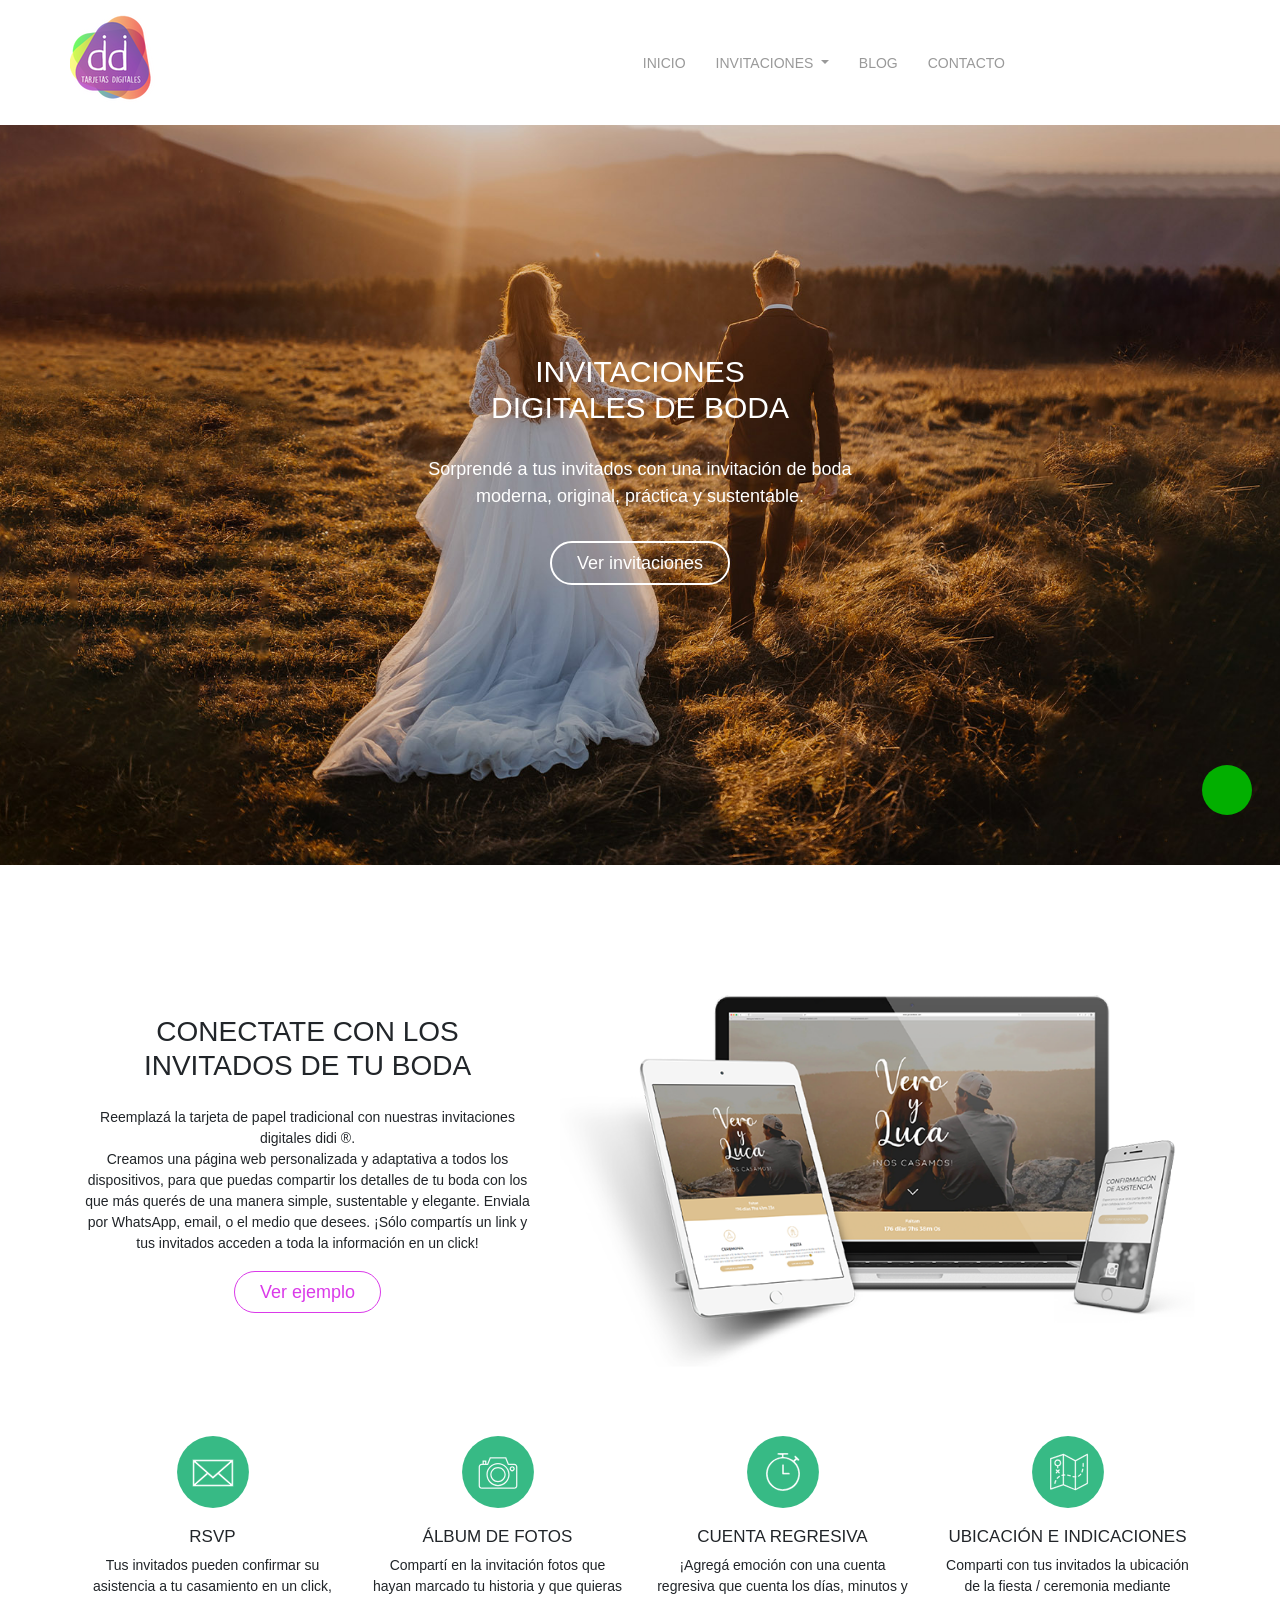
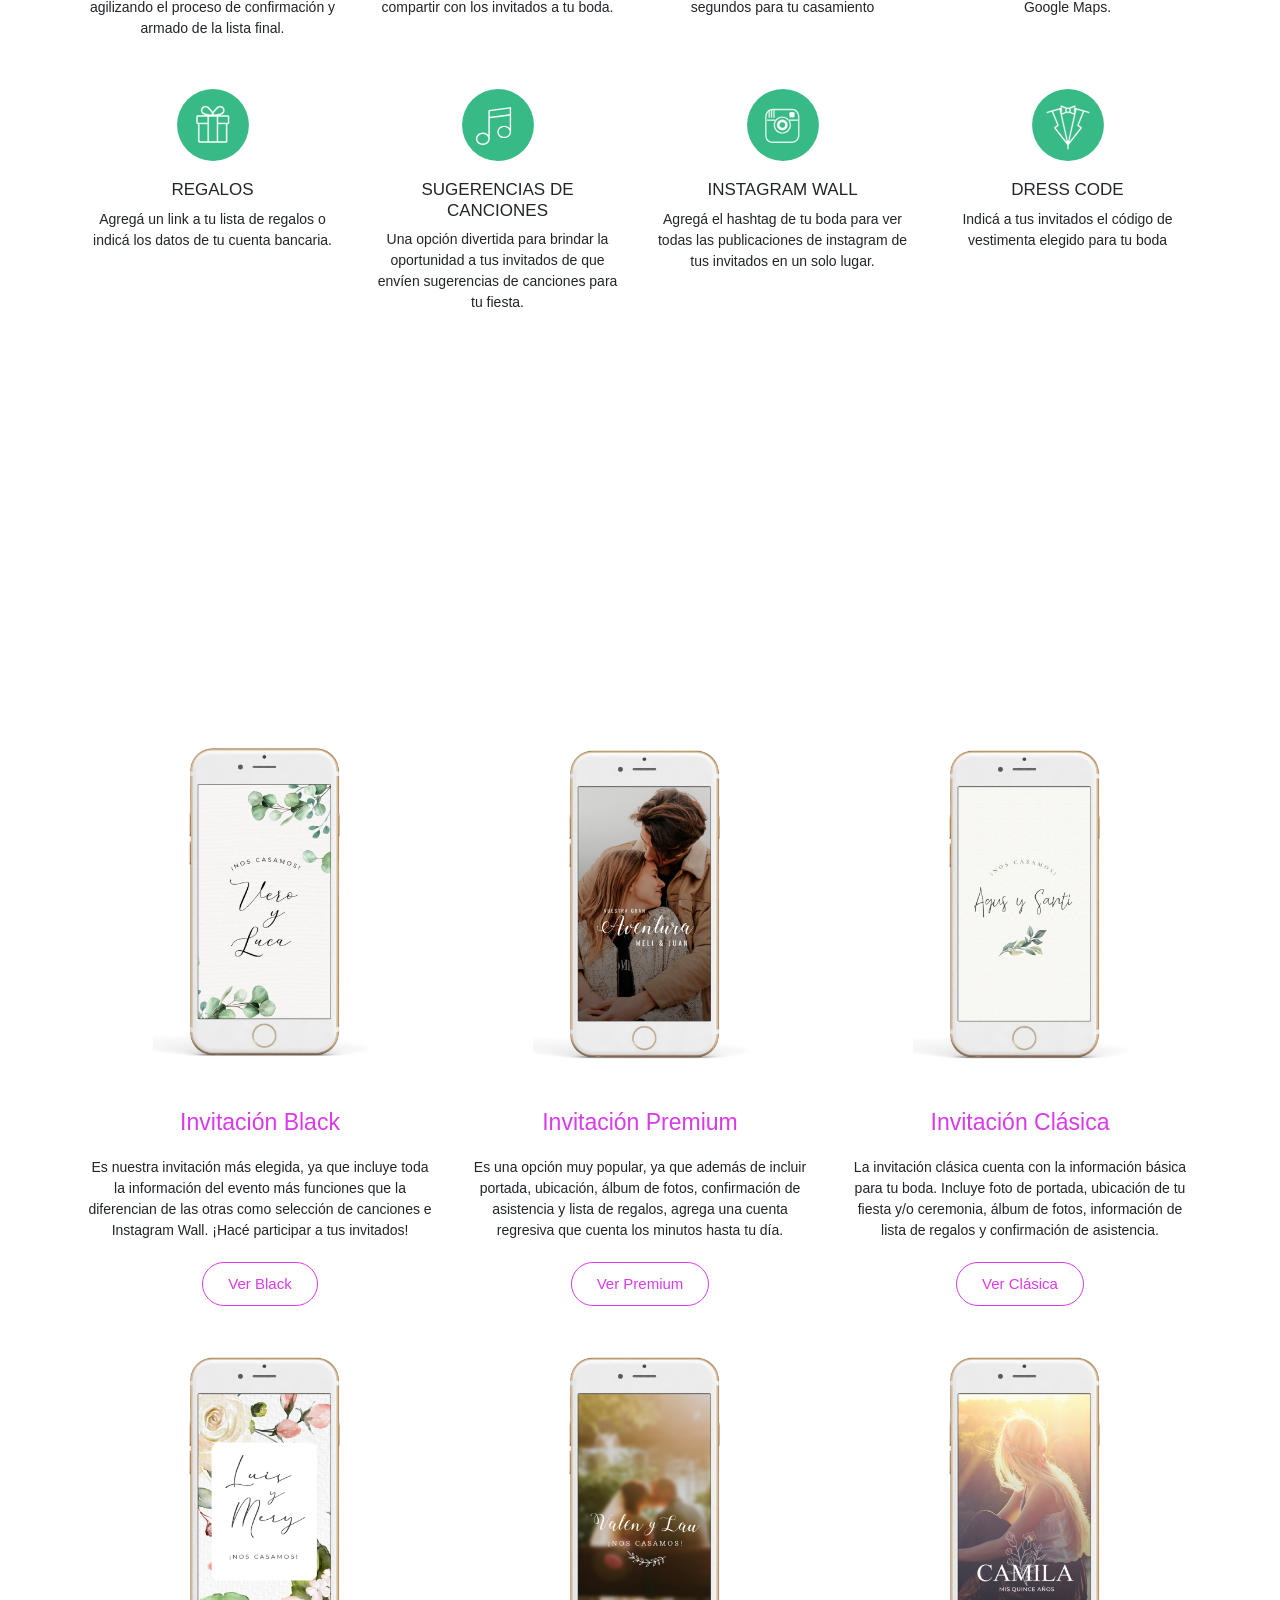
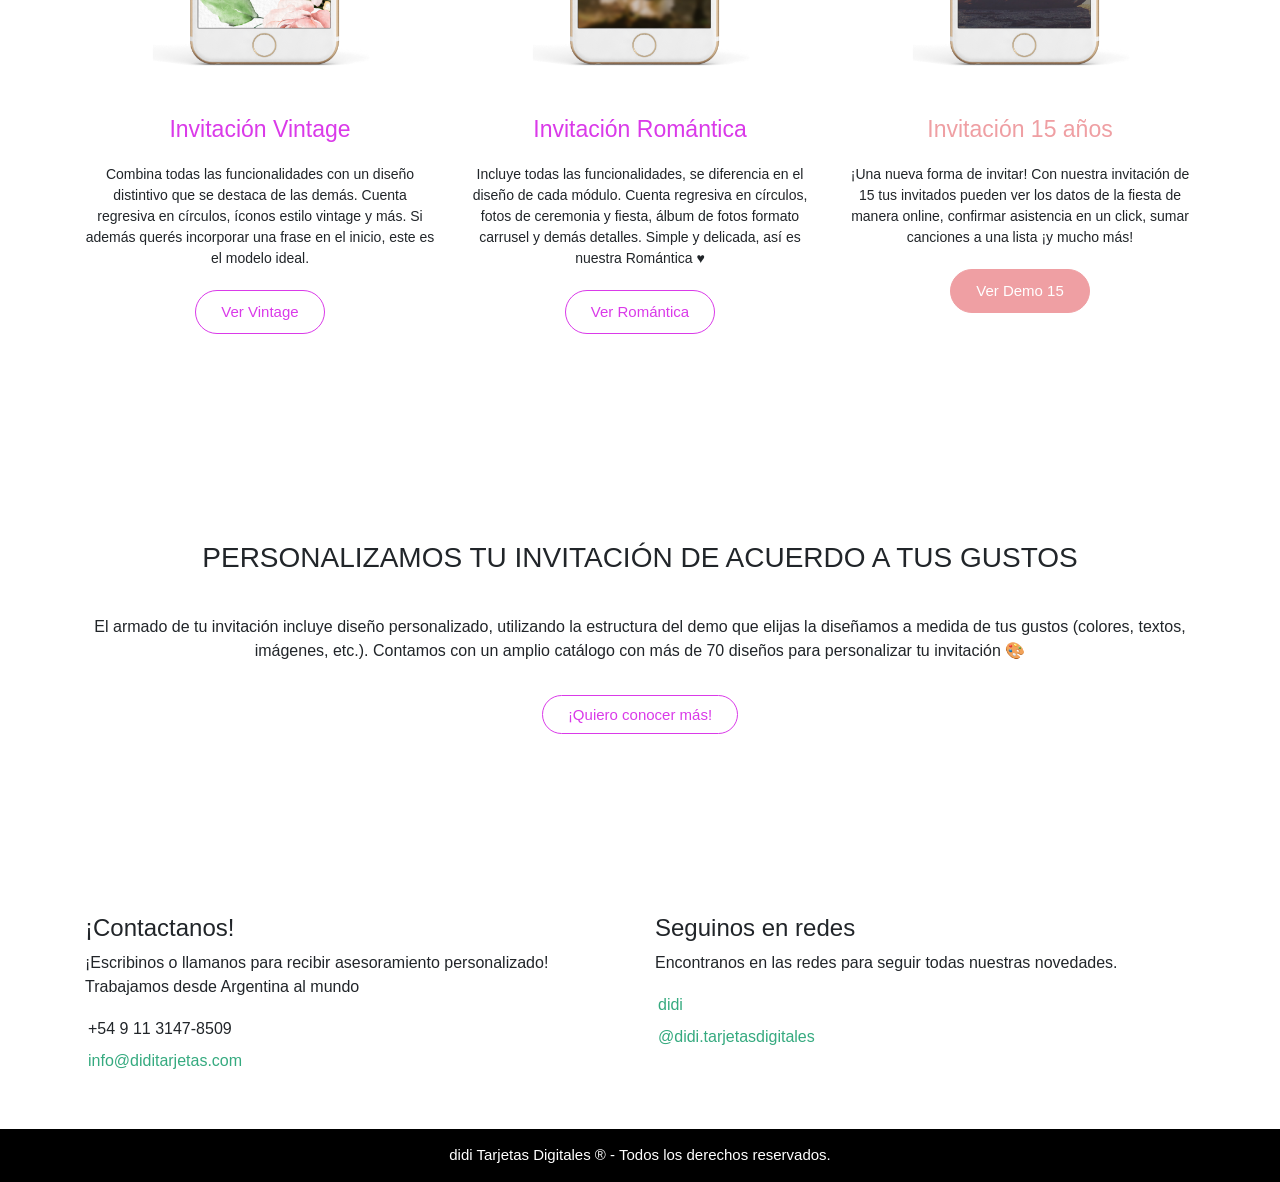
==== index.html @ b1397bc9 "test101" ====
<!DOCTYPE html>
<!-- Made with love by 182-iA-->
<html lang="es">

<head>
    <meta http-equiv="Content-Type" content="text/html; charset=UTF-8">

    <!-- Head -->

    <meta name="viewport" content="width=device-width, initial-scale=1.0">


    <meta name="description" content="DiDi - Home">
    <meta name="keywords" content="DiDi, invitaciones, digitales">

    <title>didi Invitaciones Digitales</title>



    <!-- Listado de css con version dinamica segun modificacion de archivo -->
    <link rel="stylesheet" href="public/css/bootstrap.min.css">
    <link rel="stylesheet" href="public/css/simplePagination.css">
    <link rel="stylesheet" href="public/css/agenda.css">
    <!-- Font -->
    <link href="public/css/css2.css" rel="stylesheet">


    <!-- Font Awesome -->
    <!-- <link href="./css/all.min.css" rel="stylesheet"> -->
    <script src="https://kit.fontawesome.com/73fb1a4ca1.js" crossorigin="anonymous"></script>
</head>

<body>
    <div class="parallax-mirror" style="visibility: hidden; z-index: -100; position: fixed; top: 0px; left: 0px; overflow: hidden; height: 400px; width: 1868px; transform: translate3d(0px, 845.875px, 0px);"><img class="parallax-slider" src="public/css/banner-2.jpg" style="position: absolute; height: 1244px; width: 1868px; max-width: none; transform: translate3d(0px, -831.7px, 0px);"></div>
    <div class="parallax-mirror" style="visibility: hidden; z-index: -100; position: fixed; top: 0px; left: 0px; overflow: hidden; transform: translate3d(0px, 888.688px, 0px); height: 300px; width: 1868px;"><img class="parallax-slider" src="public/css/banner-1.jpg" style="transform: translate3d(0px, -840.95px, 0px); position: absolute; height: 1044px; width: 1868px; max-width: none;"></div>


    <!-- Header -->
    <header class="fixed-top">

        <div class="container">
            <div class="row">



                <!-- Logo -->
                <div class="col-md-3 col-logo">

                    <!-- Logo -->
                    <a href="https://www.diditarjetas.com/">
                        <img src="public/img/logo-portada1.png" alt="Invitaciones Digitales DiDi" title="Invitaciones Digitales DiDi">
                    </a>


                    <!-- Boton par abrir el menu mobile -->
                    <a id="boton-menu-mobile">
                        <i class="fas fa-bars"></i>
                    </a>

                </div>







                <!-- Menu -->
                <div class="col-md-7 col-menu">
                    <ul id="menu" class="menu d-flex flex-column flex-md-row justify-content-end align-items-center">



                        <li><a href="https://www.diditarjetas.com/">Inicio</a></li>
                        <!-- <li><a class="smoth-scroll" href="#invitaciones">Invitaciones</a></li> -->

                        <li class="nav-item dropdown submenu-invitaciones">
                            <a class="dropdown-toggle" href="https://www.diditarjetas.com/#" id="navbarDropdown" role="button" data-toggle="dropdown" aria-haspopup="true" aria-expanded="true">
                 Invitaciones
               </a>
                            <div class="dropdown-menu" aria-labelledby="navbarDropdown">
                                <a class="dropdown-item" href="https://www.www.diditarjetas.com/invitaciones/clasica/">Clásica</a>
                                <a class="dropdown-item" href="https://www.www.diditarjetas.com/invitaciones/premium/">Premium</a>
                                <a class="dropdown-item" href="https://www.www.diditarjetas.com/invitaciones/black/">Black</a>
                                <a class="dropdown-item" href="https://www.www.diditarjetas.com/invitaciones/romantica/">Romántica</a>
                                <a class="dropdown-item" href="https://www.www.diditarjetas.com/invitaciones/vintage/">Vintage</a>
                                <a class="dropdown-item" href="https://www.www.diditarjetas.com/invitaciones/demo15/">15 años</a>
                            </div>
                        </li>


                        <li><a href="https://www.diditarjetas.com/blog">Blog</a></li>
                        <li><a class="smoth-scroll" href="https://www.diditarjetas.com/#contacto">Contacto</a></li>




                        <!-- Si no estoy en home -->

                    </ul>
                </div>






            </div>
        </div>

    </header>

    <!-- Portada -->
    <section class="portada">

        <div class="container">
            <div class="row d-flex justify-content-center align-items-center">


                <!-- Bloque info centrado -->
                <div class="info-portada">

                    <!-- Logo portada -->
                    <!-- <img src="./img/logo-portada.png" alt="Invitaciones Digitales DiDi" title="Invitaciones Digitales DiDi" class="logo-portada"> -->

                    <h1>Invitaciones <br> digitales de boda</h1>

                    <p>Sorprendé a tus invitados con una invitación de boda <br> moderna, original, práctica y sustentable.</p>

                    <a href="https://www.diditarjetas.com/#invitaciones" class="boton smoth-scroll">Ver invitaciones</a>


                </div>



            </div>
        </div>
    </section>

    <!-- Presentacion 1 -->
    <section class="presentacion-1">
        <div class="container">
            <div class="row">


                <!-- Texto -->
                <div class="col-md-5 info">

                    <h3>CONECTATE CON LOS <br> INVITADOS DE TU BODA</h3>

                    <p>
                        Reemplazá la tarjeta de papel tradicional con nuestras invitaciones digitales didi ®. <br> Creamos una página web personalizada y adaptativa a todos los dispositivos, para que puedas compartir los detalles de tu boda con los que
                        más querés de una manera simple, sustentable y elegante. Enviala por WhatsApp, email, o el medio que desees. ¡Sólo compartís un link y tus invitados acceden a toda la información en un click!
                    </p>

                    <a target="_blank" href="https://www.www.diditarjetas.com/invitaciones/black/" class="boton verde">Ver ejemplo</a>

                </div>

                <!-- Imagen -->
                <div class="col-md-7">

                    <img src="/public/img/presentacion-1.png" alt="Invitaciones Digitales DiDi" title="Invitaciones Digitales DiDi" class="img-fluid">

                </div>



            </div>
        </div>
    </section>

    <!-- Caracteristicas -->
    <section class="caracteristicas">
        <div class="container">
            <div class="row">


                <!-- Item -->
                <div class="col-md-3 item">
                    <img src="public/img/iconos/iconos-rsvp.svg" alt="">
                    <h5>rsvp</h5>
                    <p>Tus invitados pueden confirmar su asistencia a tu casamiento en un click, agilizando el proceso de confirmación y armado de la lista final.</p>
                </div>



                <!-- Item -->
                <div class="col-md-3 item">
                    <img src="public/img/iconos/iconos-galeria-fotos.svg" alt="">
                    <h5>ÁLBUM DE FOTOS</h5>
                    <p>Compartí en la invitación fotos que hayan marcado tu historia y que quieras compartir con los invitados a tu boda. </p>
                </div>



                <!-- Item -->
                <div class="col-md-3 item">
                    <img src="public/img/iconos/iconos-cuenta.svg" alt="">
                    <h5>CUENTA REGRESIVA</h5>
                    <p>¡Agregá emoción con una cuenta regresiva que cuenta los días, minutos y segundos para tu casamiento
                    </p>
                </div>



                <!-- Item -->
                <div class="col-md-3 item">
                    <img src="public/img/iconos/iconos-mapa.svg" alt="">
                    <h5>UBICACIÓN E INDICACIONES</h5>
                    <p>Comparti con tus invitados la ubicación de la fiesta / ceremonia mediante Google Maps.</p>
                </div>



                <!-- Item -->
                <div class="col-md-3 item">
                    <img src="public/img/iconos/iconos-regalo.svg" alt="">
                    <h5>REGALOS</h5>
                    <p>Agregá un link a tu lista de regalos o indicá los datos de tu cuenta bancaria.</p>
                </div>



                <!-- Item -->
                <div class="col-md-3 item">
                    <img src="public/img/iconos/iconos-canciones.svg" alt="">
                    <h5>SUGERENCIAS DE CANCIONES</h5>
                    <p>Una opción divertida para brindar la oportunidad a tus invitados de que envíen sugerencias de canciones para tu fiesta.</p>
                </div>



                <!-- Item -->
                <div class="col-md-3 item">
                    <img src="public/img/iconos/iconos-instagram.svg" alt="">
                    <h5>INSTAGRAM WALL</h5>
                    <p>Agregá el hashtag de tu boda para ver todas las publicaciones de instagram de tus invitados en un solo lugar.</p>
                </div>



                <!-- Item -->
                <div class="col-md-3 item">
                    <img src="public/img/iconos/iconos-dresscode.svg" alt="">
                    <h5>DRESS CODE</h5>
                    <p>Indicá a tus invitados el código de vestimenta elegido para tu boda</p>
                </div>

            </div>
        </div>
    </section>

    <!-- Banner 1 -->
    <section class="banner-1">
        <div class="container">
            <div class="row d-flex justify-content-center align-items-center">

                <div class="info-banner text-center">
                    <img src="https://www.diditarjetas.com/public/img/iconos/icono-corazon.svg" alt="">
                    <p>Sabemos que cada evento es único, por eso te ofrecemos un diseño personalizado <br> y flexible adaptado a los requerimientos de cada pareja</p>
                </div>


            </div>
        </div>
    </section>

    <!-- Modelos-->
    <section class="modelos" id="invitaciones">
        <div class="container">
            <div class="row">

                <!-- Modelo Black-->
                <div class="col-md-4 text-center modelo">

                    <a target="_blank" href="https://www.www.diditarjetas.com/invitaciones/black/">
                        <img class="img-fluid" src="public/img/agenda-la-fecha-Demo-black.png" alt="invitacion-black">
                    </a>

                    <h2>Invitación Black</h2>
                    <p>
                        Es nuestra invitación más elegida, ya que incluye toda la información del evento más funciones que la diferencian de las otras como selección de canciones e Instagram Wall. ¡Hacé participar a tus invitados!
                    </p>

                    <a target="_blank" href="https://www.www.diditarjetas.com/invitaciones/black/" class="boton verde">Ver Black</a>

                </div>
                <!-- /modelo -->

                <!-- Modelo Premium-->
                <div class="col-md-4 text-center modelo">

                    <a target="_blank" href="https://www.www.diditarjetas.com/invitaciones/premium/">
                        <img class="img-fluid" src="public/img/agenda-la-fecha-Demo-premium.png" alt="invitacion-premium">
                    </a>

                    <h2>Invitación Premium</h2>
                    <p>
                        Es una opción muy popular, ya que además de incluir portada, ubicación, álbum de fotos, confirmación de asistencia y lista de regalos, agrega una cuenta regresiva que cuenta los minutos hasta tu día.
                    </p>

                    <a target="_blank" href="https://www.www.diditarjetas.com/invitaciones/premium/" class="boton verde">Ver Premium</a>

                </div>
                <!-- /modelo -->

                <!-- Modelo Clasica-->
                <div class="col-md-4 text-center modelo">

                    <a target="_blank" href="https://www.www.diditarjetas.com/invitaciones/clasica/">
                        <img class="img-fluid" src="public/img/agenda-la-fecha-Demo-clasica.png" alt="invitacion-clasica">
                    </a>

                    <h2>Invitación Clásica</h2>
                    <p>
                        La invitación clásica cuenta con la información básica para tu boda. Incluye foto de portada, ubicación de tu fiesta y/o ceremonia, álbum de fotos, información de lista de regalos y confirmación de asistencia.
                    </p>

                    <a target="_blank" href="https://www.www.diditarjetas.com/invitaciones/clasica/" class="boton verde">Ver Clásica</a>

                </div>
                <!-- /modelo -->

                <!-- Modelo Vintage-->
                <div class="col-md-4 text-center modelo">

                    <a target="_blank" href="https://www.www.diditarjetas.com/invitaciones/vintage/">
                        <img class="img-fluid" src="public/img/agenda-la-fecha-Demo-vintage.png" alt="invitacion-vintage">
                    </a>

                    <h2>Invitación Vintage</h2>
                    <p>
                        Combina todas las funcionalidades con un diseño distintivo que se destaca de las demás. Cuenta regresiva en círculos, íconos estilo vintage y más. Si además querés incorporar una frase en el inicio, este es el modelo ideal.
                    </p>

                    <a target="_blank" href="https://www.www.diditarjetas.com/invitaciones/vintage/" class="boton verde">Ver Vintage</a>

                </div>
                <!-- /modelo -->

                <!-- Modelo Romantica-->
                <div class="col-md-4 text-center modelo">

                    <a target="_blank" href="https://www.www.diditarjetas.com/invitaciones/romantica/">
                        <img class="img-fluid" src="public/img/agenda-la-fecha-Demo-romantica.png" alt="invitacion-romantica">
                    </a>

                    <h2>Invitación Romántica</h2>
                    <p>
                        Incluye todas las funcionalidades, se diferencia en el diseño de cada módulo. Cuenta regresiva en círculos, fotos de ceremonia y fiesta, álbum de fotos formato carrusel y demás detalles. Simple y delicada, así es nuestra Romántica ♥
                    </p>

                    <a target="_blank" href="https://www.www.diditarjetas.com/invitaciones/romantica/" class="boton verde">Ver Romántica</a>

                </div>
                <!-- /modelo -->

                <!-- Modelo 15-->
                <div class="col-md-4 text-center modelo">

                    <a target="_blank" href="https://www.www.diditarjetas.com/invitaciones/demo15/">
                        <img class="img-fluid" src="public/img/agenda-la-fecha-Demo-15.png" alt="invitacion-15">
                    </a>

                    <h3>Invitación 15 años</h3>
                    <p>
                        ¡Una nueva forma de invitar! Con nuestra invitación de 15 tus invitados pueden ver los datos de la fiesta de manera online, confirmar asistencia en un click, sumar canciones a una lista ¡y mucho más!
                    </p>

                    <a target="_blank" href="https://www.www.diditarjetas.com/invitaciones/demo15/" class="boton rosa">Ver Demo 15</a>

                </div>
                <!-- /modelo -->

            </div>
        </div>
    </section>

    <!-- Banner 2 -->
    <section class="banner-2">
        <div class="container">
            <div class="row d-flex justify-content-center align-items-center">

                <div class="info-banner text-center">
                    <h3>PERSONALIZAMOS TU INVITACIÓN DE ACUERDO A TUS GUSTOS</h3>

                    <p>El armado de tu invitación incluye diseño personalizado, utilizando la estructura del demo que elijas la diseñamos a medida de tus gustos (colores, textos, imágenes, etc.). Contamos con un amplio catálogo con más de 70 diseños para
                        personalizar tu invitación 🎨</p>

                    <div class="text-center">
                        <a target="_blank" href="https://wa.me/+5493543574097/?text=Hola!%20Quiero%20m%C3%A1s%20info%20sobre%20las%20invitaciones%20digitales" class="boton verde">¡Quiero conocer más!</a>
                    </div>
                </div>

            </div>
        </div>
    </section>

    <!-- Footer -->
    <footer>
        <!-- Contactos -->
        <section class="contacto" id="contacto">
            <div class="container">
                <div class="row">

                    <!-- Col 1 -->
                    <div class="col-md-6 contacto-item">

                        <h4>¡Contactanos!</h4>
                        <p>¡Escribinos o llamanos para recibir asesoramiento personalizado! <br> Trabajamos desde Argentina al mundo</p>
                        <ul>
                            <li><i class="fas fa-phone-alt"></i> +54 9 11 3147-8509</li>
                            <li><i class="fas fa-envelope"></i> <a href="mailto:info@diditarjetas.com">info@diditarjetas.com</a> </li>
                        </ul>


                    </div>

                    <!-- Col 2 -->
                    <div class="col-md-6 contacto-item">

                        <h4>Seguinos en redes</h4>
                        <p>Encontranos en las redes para seguir todas nuestras novedades.</p>
                        <ul>
                            <li><i class="fab fa-facebook-square"></i> <a target="_blank" href="https://www.facebook.com/didi.tarjetasdigitales">didi</a> </li>
                            <li><i class="fab fa-instagram"></i>
                                <a target="_blank" href="https://www.instagram.com/didi.tarjetasdigitales/">@didi.tarjetasdigitales</a>
                            </li>
                        </ul>

                    </div>

                </div>
            </div>

            <!-- Whatsapp -->
            <a target="_blank" href="https://web.whatsapp.com/send?phone=5491131478509&amp;text=%C2%A1Hola!%20Quisiera%20informaci%C3%B3n%20acerca%20de%20las%20tarjetas" class="whatsapp-link whatsapp-fixed"><i class="fab fa-whatsapp"></i></a>

        </section>

        <div class="footer">
            <p>
                didi Tarjetas Digitales ® - Todos los derechos reservados.
            </p>
        </div>

    </footer>

    <!-- Scripts -->
    <script>
        // Consulto tipo de dispositivo
        if (/Android|webOS|iPhone|iPad|iPod|BlackBerry|IEMobile|Opera Mini/i.test(navigator.userAgent)) {

            var device = 'mobile';
            var pahWP = 'api';
        } else {
            var device = 'desktop';
            var pahWP = 'web';
        }
    </script>

    <script type="text/javascript " src="public/js/jquery-3.5.1.min.js"></script>
    <script type="text/javascript " src="public/index_files/popper.min.js.download"></script>
    <script type="text/javascript " src="public/index_files/bootstrap.min.js.download "></script>
    <script type="text/javascript " src="public/index_files/parallax.min.js.download "></script>
    <script type="text/javascript " src="public/index_files/jquery.simplePagination.js.download "></script>
    <script type="text/javascript " src="public/index_files/agenda.js.download "></script>

    <script>
        // Menu Mobile
        $(document).ready(function() {

            $("#boton-menu-mobile ").click(function(e) {

                e.preventDefault();

                $('.col-menu').toggle();

            });

        });
    </script>


    <script>
        //  Parallax banner 1
        $('.banner-1').parallax({
            imageSrc: 'public/img/banner-1.jpg'
        });
    </script>

    <script>
        //  Parallax banner 2
        $('.banner-2').parallax({
            imageSrc: 'public/img/banner-2.jpg'
        });
    </script>



    <!-- Whatsapp path -->
    <script>
        $(document).ready(function() {

            var wpMessage = '¡Hola! Quisiera información acerca de las tarjetas';

            // Cambio el path del link WP:
            $("a.whatsapp-link ").attr("href ", "https:// " + pahWP + ".whatsapp.com/send?phone=5493543574097&text=" + wpMessage);

        });
    </script>


    <!-- Smoth scroll -->
    <script>
        $('a.smoth-scroll').on(" click ", function(e) {
            var anchor = $(this);
            $('html, body').stop().animate({
                scrollTop: $(anchor.attr('href')).offset().top - 50
            }, 1000);
            e.preventDefault();
        });
    </script>




    <script>
        'undefined' === typeof _trfq || (window._trfq = []);
        'undefined' === typeof _trfd && (window._trfd = []), _trfd.push({
                'tccl.baseHost': 'secureserver.net'
            }), _trfd.push({
                'ap': 'cpsh'
            }, {
                'server': 'a2plcpnl0946'
            }) // Monitoring performance to make your website faster. If you want to opt-out, please contact web hosting support.
    </script>
    <script src="public/index_files/tcc_l.combined.1.0.6.min.js.download "></script>
</body>

</html>
---- public/css/simplePagination.css ----
/**
* CSS themes for simplePagination.js
* Author: Flavius Matis - http://flaviusmatis.github.com/
* URL: https://github.com/flaviusmatis/simplePagination.js
*/

ul.simple-pagination {
	list-style: none;
}

.simple-pagination {
	display: block;
	overflow: hidden;
	padding: 0 5px 5px 0;
	margin: 0;
}

.simple-pagination ul {
	list-style: none;
	padding: 0;
	margin: 0;
}

.simple-pagination li {
	list-style: none;
	padding: 0;
	margin: 0;
	float: left;
}
span.ellipse.clickable {
	cursor: pointer;
}

.ellipse input {
	width: 3em;
}

/*------------------------------------*\
	Compact Theme Styles
\*------------------------------------*/
.compact-theme span {
	cursor:pointer;
}

.compact-theme a, .compact-theme span {
	float: left;
	color: #333;
	font-size:14px;
	line-height:24px;
	font-weight: normal;
	text-align: center;
	border: 1px solid #AAA;
	border-left: none;
	min-width: 14px;
	padding: 0 7px;
	box-shadow: 2px 2px 2px rgba(0,0,0,0.2);
	background: #efefef; /* Old browsers */
	background: -moz-linear-gradient(top, #ffffff 0%, #efefef 100%); /* FF3.6+ */
	background: -webkit-gradient(linear, left top, left bottom, color-stop(0%,#ffffff), color-stop(100%,#efefef)); /* Chrome,Safari4+ */
	background: -webkit-linear-gradient(top, #ffffff 0%,#efefef 100%); /* Chrome10+,Safari5.1+ */
	background: -o-linear-gradient(top, #ffffff 0%,#efefef 100%); /* Opera11.10+ */
	background: -ms-linear-gradient(top, #ffffff 0%,#efefef 100%); /* IE10+ */
	background: linear-gradient(top, #ffffff 0%,#efefef 100%); /* W3C */
}

.compact-theme a:hover, .compact-theme li:not(.disabled):not(.active) span:hover {
	text-decoration: none;
	background: #efefef; /* Old browsers */
	background: -moz-linear-gradient(top, #efefef 0%, #bbbbbb 100%); /* FF3.6+ */
	background: -webkit-gradient(linear, left top, left bottom, color-stop(0%,#efefef), color-stop(100%,#bbbbbb)); /* Chrome,Safari4+ */
	background: -webkit-linear-gradient(top, #efefef 0%,#bbbbbb 100%); /* Chrome10+,Safari5.1+ */
	background: -o-linear-gradient(top, #efefef 0%,#bbbbbb 100%); /* Opera11.10+ */
	background: -ms-linear-gradient(top, #efefef 0%,#bbbbbb 100%); /* IE10+ */
	background: linear-gradient(top, #efefef 0%,#bbbbbb 100%); /* W3C */
}

.compact-theme li:first-child a, .compact-theme li:first-child span {
	border-left: 1px solid #AAA;
	border-radius: 3px 0 0 3px;
}

.compact-theme li:last-child a, .compact-theme li:last-child span {
	border-radius: 0 3px 3px 0;
}

.compact-theme .current {
	background: #bbbbbb; /* Old browsers */
	background: -moz-linear-gradient(top, #bbbbbb 0%, #efefef 100%); /* FF3.6+ */
	background: -webkit-gradient(linear, left top, left bottom, color-stop(0%,#bbbbbb), color-stop(100%,#efefef)); /* Chrome,Safari4+ */
	background: -webkit-linear-gradient(top, #bbbbbb 0%,#efefef 100%); /* Chrome10+,Safari5.1+ */
	background: -o-linear-gradient(top, #bbbbbb 0%,#efefef 100%); /* Opera11.10+ */
	background: -ms-linear-gradient(top, #bbbbbb 0%,#efefef 100%); /* IE10+ */
	background: linear-gradient(top, #bbbbbb 0%,#efefef 100%); /* W3C */
	cursor: default;
}

.compact-theme .ellipse {
	background: #EAEAEA;
	padding: 0 10px;
	cursor: default;
}

/*------------------------------------*\
	Light Theme Styles
\*------------------------------------*/
.light-theme span {
	cursor:pointer;
}

.light-theme a, .light-theme span {
	color: inherit;
	padding: 0;
	margin: 0;
	border: none;
	display: inline-block;
	width: 100%;
	height: 88%;
  border-radius: 50px;
}

.light-theme a:hover, .light-theme li:not(.disabled):not(.active) span:hover {
	text-decoration: none;
	background: #FCFCFC;
}

/* .light-theme .current {
	background: #a32313;
	color: #FFF;
	border-color: #444;
	box-shadow: 0 1px 0 rgba(255,255,255,1), 0 0 2px rgba(0, 0, 0, 0.3) inset;
	cursor: default;
} */

.light-theme .ellipse {
	background: none;
	border: none;
	border-radius: 0;
	box-shadow: none;
	font-weight: bold;
	cursor: default;
}

/*------------------------------------*\
	Dark Theme Styles
\*------------------------------------*/
.dark-theme span {
	cursor:pointer;
}

.dark-theme a, .dark-theme span {
	float: left;
	color: #CCC;
	font-size:14px;
	line-height:24px;
	font-weight: normal;
	text-align: center;
	border: 1px solid #222;
	min-width: 14px;
	padding: 0 7px;
	margin: 0 5px 0 0;
	border-radius: 3px;
	box-shadow: 0 1px 2px rgba(0,0,0,0.2);
	background: #555; /* Old browsers */
	background: -moz-linear-gradient(top, #555 0%, #333 100%); /* FF3.6+ */
	background: -webkit-gradient(linear, left top, left bottom, color-stop(0%,#555), color-stop(100%,#333)); /* Chrome,Safari4+ */
	background: -webkit-linear-gradient(top, #555 0%,#333 100%); /* Chrome10+,Safari5.1+ */
	background: -o-linear-gradient(top, #555 0%,#333 100%); /* Opera11.10+ */
	background: -ms-linear-gradient(top, #555 0%,#333 100%); /* IE10+ */
	background: linear-gradient(top, #555 0%,#333 100%); /* W3C */
}

.dark-theme a:hover, .dark-theme li:not(.disabled):not(.active) span:hover {
	text-decoration: none;
	background: #444;
}

.dark-theme .current {
	background: #222;
	color: #FFF;
	border-color: #000;
	box-shadow: 0 1px 0 rgba(255,255,255,0.2), 0 0 1px 1px rgba(0, 0, 0, 0.1) inset;
	cursor: default;
}

.dark-theme .ellipse {
	background: none;
	border: none;
	border-radius: 0;
	box-shadow: none;
	font-weight: bold;
	cursor: default;
}
---- public/css/agenda.css ----
/* Variables */

:root {
    --color-violeta: #da3ae9;
}


/* Generales */

body {
    font-family: 'Montserrat', sans-serif;
}

#boton-menu-mobile {
    display: none;
}

.boton {
    border: 2px solid #fff;
    padding: 10px 25px;
    text-align: center;
    border-radius: 25px;
    color: #fff;
    -webkit-transition: all 0.5s 0s ease;
    -moz-transition: all 0.5s 0s ease;
    -o-transition: all 0.5s 0s ease;
    transition: all 0.5s 0s ease;
    font-size: 15px;
}

.boton:hover {
    text-decoration: none;
    background-color: #fff;
    color: #999;
}

.boton.verde {
    border: 1px solid var(--color-violeta);
    color: var(--color-violeta);
}

.boton.verde:hover {
    border: 1px solid var(--color-violeta);
    background-color: var(--color-violeta);
    color: #fff;
}

.boton.verde-alt {
    border: 1px solid var(--color-violeta);
    background-color: var(--color-violeta);
    color: #fff;
}

.boton.verde-alt:hover {
    border: 1px solid var(--color-violeta);
    color: var(--color-violeta);
    background-color: #fff;
}

ul {
    list-style: none;
    margin: 0;
    padding: 0;
}

.boton.rosa {
    border: 1px solid;
    color: #fff;
    background-color: #ef9fa3;
    border-color: #ef9fa3;
}

.boton.rosa:hover {
    border: 1px solid;
    color: #ef9fa3;
    background-color: #fff;
    border-color: #ef9fa3;
}


/* Header */

header {
    padding: 15px 0 15px 0;
}

.col-logo {
    padding: 0 !important;
}

header ul.menu {
    list-style: none;
    float: right;
    margin: 0;
    padding: 0;
    height: 100%;
}

header ul.menu li {
    margin-left: 30px;
}

header ul.menu li a {
    font-weight: 300;
    text-transform: uppercase;
    font-size: 14px;
    color: #999;
    -webkit-transition: all 0.5s 0s ease;
    -moz-transition: all 0.5s 0s ease;
    -o-transition: all 0.5s 0s ease;
    transition: all 0.5s 0s ease;
}

header ul.menu li a:hover {
    text-decoration: none;
    color: var(--color-violeta);
}

header .col-cambiar-pais .dropdown-toggle,
header .dropdown-menu.show a {
    color: #999;
    font-size: 14px;
    text-transform: uppercase;
    font-weight: 300;
}

header .col-cambiar-pais .dropdown-toggle:hover {
    text-decoration: none;
}

header .col-cambiar-pais .dropdown-menu.show {
    margin-top: 15px;
    border: none;
    min-width: 110px;
}

header .col-cambiar-pais .dropdown-menu.show a {
    width: 110px;
}

header .col-cambiar-pais .dropdown-menu.show img {
    margin-left: 3px;
    width: 18px;
    margin-top: -3px;
}

header .submenu-invitaciones .dropdown-menu.show .dropdown-item {
    font-size: 13px;
}

header .submenu-invitaciones .dropdown-menu.show {
    top: 10px !important;
}

header.fixed-top {
    background: #fff;
}


/* Portada Home */

section.portada {
    background: url("../img/portada.jpg") center -65px no-repeat;
    background-size: cover;
}

section.portada .container .row {
    height: calc(110vh - 60px);
}

section.portada .info-portada {
    text-align: center;
}

section.portada .info-portada img {
    width: 50%;
    margin-bottom: 35px;
}

section.portada .info-portada h1 {
    text-transform: uppercase;
    color: #fff;
    font-size: 30px;
    margin-bottom: 30px;
}

section.portada .info-portada p {
    color: #fff;
    font-size: 18px;
    font-weight: 300;
    margin-bottom: 40px;
}

section.portada .info-portada .boton {
    font-size: 18px;
}


/* Presentacion 1 home */

section.presentacion-1 {
    padding: 65px 0;
}

section.presentacion-1 .info {
    text-align: center;
}

section.presentacion-1 p {
    font-weight: 300;
    font-size: 14px;
}

section.presentacion-1 h3 {
    margin-top: 20px;
}

section.presentacion-1 .boton {
    font-size: 18px;
}

section.presentacion-1 p,
section.presentacion-1 h3 {
    width: 100%;
    display: inline-block;
    margin-bottom: 25px;
}


/* Caracteristicas Home */

section.caracteristicas .item {
    text-align: center;
    margin-bottom: 30px;
}

section.caracteristicas .item img {
    width: 80px;
    margin-bottom: 15px;
}

section.caracteristicas .item h5 {
    text-transform: uppercase;
    font-size: 17px;
}

section.caracteristicas .item p {
    font-weight: 300;
    font-size: 14px;
}


/* Banner 1 */

section.banner-1 .row {
    height: 300px;
    background-image: url("/public/img/banner-1.jpg");
    background-size: cover;
    background-repeat: no-repeat;
    background-attachment: fixed
}

section.banner-1 p {
    color: #fff;
}


/* Banner 2 */

section.banner-2 .row {
    height: 400px;
    padding: 20px;
    background-image: url("/public/img/banner-2.jpg");
    background-size: cover;
    background-repeat: no-repeat;
    background-attachment: fixed
}

section.banner-2 h3 {
    margin-bottom: 40px;
}

section.banner-2 p {
    margin-bottom: 40px;
}


/* Modelos */

section.modelos {
    padding: 70px 0;
}

section.modelos h2 {
    color: var(--color-violeta);
    margin-top: 30px;
    font-size: 23px;
    margin-bottom: 20px;
}

section.modelos h3 {
    color: #ef9fa3;
    margin-top: 30px;
    font-size: 23px;
    margin-bottom: 20px;
}

section.modelos p {
    font-weight: 300;
    font-size: 14px;
}

section.modelos .modelo {
    margin-bottom: 30px;
}

section.modelos .boton {
    display: inline-block;
    margin-top: 5px;
}


/* PRESENTACION 2 */

section.presentacion-2 {
    background: linear-gradient(to right, var(--color-violeta) 0%, var(--color-violeta) 50%, var(--color-violeta) 50%, #e6e6e6 50%, #e6e6e6 100%);
    margin-top: 30px;
}

.ediciones-limitadas {
    height: 390px;
    background: url("../img/agenda-la-fecha-fondo-otrosdemos.jpg") no-repeat 0 -1px;
    background-size: cover;
}

.ediciones-limitadas h3,
.ediciones-limitadas p {
    color: #fff;
    text-align: center;
}

.ediciones-limitadas h3 {
    font-weight: 400;
    font-size: 23px;
    margin-bottom: 30px;
}

.ediciones-limitadas p {
    font-weight: 300;
    font-size: 14px;
    margin-bottom: 40px;
}

.ediciones-limitadas a {
    margin: 0 10px;
}

.ediciones-limitadas a.boton:hover {
    color: var(--color-violeta);
}


/* 15 años */

.quince-anios {
    height: 390px;
    position: relative;
}

.quince-anios .left-content {
    width: 50%;
    padding-left: 8%;
    padding-top: 12%;
}

.quince-anios h3 {
    font-weight: 400;
    font-size: 23px;
    margin-bottom: 30px;
}

.quince-anios p {
    font-weight: 300;
    font-size: 14px;
    margin-bottom: 40px;
}

.quince-anios a.boton {
    color: #fff;
    background-color: #ff548b;
    border-color: #ff548b;
}

.quince-anios a.boton:hover {
    color: #ff548b;
    background-color: #fff;
}

.quince-anios img {
    position: absolute;
    right: 0;
    top: -55px;
    width: 55%;
}


/* CONTACTO */

section.contacto {
    padding: 80px 0 50px;
}

section.contacto h4 {
    font-weight: 400;
}

section.contacto p {
    font-weight: 300;
}

section.contacto a {
    color: #35aa7f;
}

section.contacto a:hover {
    color: black;
}

section.contacto ul li {
    margin-bottom: 5px;
}

section.contacto ul li i {
    font-size: 18px;
    margin-right: 3px;
}

.whatsapp-fixed {
    position: fixed;
    bottom: 85px;
    right: 28px;
    background: #02AF00;
    padding: 5px 9px;
    border-radius: 50px;
    z-index: 9999;
    display: inline-block;
    width: 50px;
    height: 50px;
    line-height: 55px;
    text-align: center;
}

.whatsapp-fixed:hover {
    box-shadow: 0 5px 10px 0 rgba(0, 0, 0, 0.25), 0 5px 10px 0 rgba(0, 0, 0, 0.25);
    -webkit-transition: all 0.4s ease-out;
    transition: all 0.4s ease-out;
}

.whatsapp-fixed i {
    color: #fff;
    font-size: 35px;
}


/* Blog */

section.cabecera {
    height: 200px;
    margin-top: 90px;
    background: url("../img/Agenda-blogheader.jpg") center center no-repeat;
    background-size: cover;
}

section.cabecera h1 {
    color: #fff;
    margin-top: 80px;
    font-size: 30px;
}

section.cabecera h1 a {
    color: #fff;
    -webkit-transition: all 0.5s 0s ease;
    -moz-transition: all 0.5s 0s ease;
    -o-transition: all 0.5s 0s ease;
    transition: all 0.5s 0s ease;
}

section.cabecera h1 a:hover {
    text-decoration: none;
    color: #ccc;
}

nav.menu-categorias {
    background: var(--color-violeta);
    padding: 20px 0;
}

nav.menu-categorias a {
    color: #ccc;
    margin-left: 40px;
    font-weight: 300;
    text-transform: uppercase;
    font-size: 13px;
}

nav.menu-categorias a:hover {
    text-decoration: none;
    color: #fff;
}

nav.menu-categorias a.select {
    color: #fff;
}

section.posts {
    margin-bottom: 40px;
}

section.posts .lista-posts {
    padding-top: 80px;
}

section.posts .lista-posts h3 {
    margin-bottom: 30px;
}

section.posts .lista-posts h3 span {
    color: var(--color-violeta);
}

section.posts .lista-posts .post {
    padding: 0 10px;
    margin-bottom: 30px;
}

section.posts .lista-posts .post .content-post {
    border: 1px solid #e6e6e6;
    padding: 20px;
}

section.posts .lista-posts .post .content-post .fecha {
    font-size: 13px;
    font-weight: 300;
}

section.posts .lista-posts .post .content-post h2 a {
    color: var(--color-violeta);
    font-size: 18px;
    padding-top: 10px;
}

section.posts .lista-posts .post .content-post h2 {
    line-height: 0.8;
    margin-bottom: 20px;
}

.detalle-post .content-post h3 {
    font-weight: 500;
    font-size: 20px;
}

.detalle-post .content-post strong {
    font-weight: 600;
}

.detalle-post .content-post img {
    width: 100%;
}

section.posts .lista-posts .post .content-post p {
    font-size: 13px;
    font-weight: 300;
}

section.posts .sidebar-blog {
    margin-top: 80px;
    padding-top: 50px;
    padding-bottom: 50px;
    padding-left: 30px;
    padding-right: 30px;
    border: 1px solid #808080;
    width: 85%;
    height: fit-content;
    margin-left: 15%;
}

.shadow-hover:hover {
    -webkit-transition: all 0.5s 0s ease;
    -moz-transition: all 0.5s 0s ease;
    -o-transition: all 0.5s 0s ease;
    transition: all 0.5s 0s ease;
}

.shadow-hover:hover {
    box-shadow: 0px 3px 3px #ccc;
}

.paginador {
    margin-top: 20px;
}

.paginador ul li {
    float: left;
    margin: 0 8px;
    border: 1px solid var(--color-violeta);
    color: var(--color-violeta);
    /* padding: 5px; */
    width: 25px;
    height: 25px;
    border-radius: 50px;
    text-align: center;
}

.paginador ul li:first-child,
.paginador ul li:last-child {
    border: none;
}

.paginador ul li.active {
    background-color: var(--color-violeta);
    color: #fff;
}

.paginador ul li:hover {
    background-color: var(--color-violeta);
    color: #fff;
}

.paginador ul li:hover a {
    background-color: var(--color-violeta);
    color: #fff;
}

.sidebar-blog strong {
    font-size: 20px;
}

.sidebar-blog h5 {
    color: black;
    padding-bottom: 15px;
    border-bottom: 1px solid #999;
    margin: 40px 10% 20px;
    font-size: 16px;
}

.sidebar-blog ul.tags li {
    float: left;
    border: 1px solid var(--color-violeta);
    color: var(--color-violeta);
    margin: 0 10px;
    margin-top: 10px;
}

.sidebar-blog ul.tags li a {
    padding: 5px 10px;
    color: inherit;
    width: 100%;
    height: 100%;
    display: inline-block;
    -webkit-transition: all 0.5s 0s ease;
    -moz-transition: all 0.5s 0s ease;
    -o-transition: all 0.5s 0s ease;
    transition: all 0.5s 0s ease;
}

.sidebar-blog ul.tags li a:hover {
    text-decoration: none;
    background-color: var(--color-violeta);
    color: #fff;
}

.sidebar-blog .boton.verde-alt {
    padding: 10px 35px;
}


/* Articulo Blog */

.detalle-post {
    padding-top: 80px
}

section.posts .detalle-post .post .content-post .fecha {
    font-size: 14px;
    font-weight: 300;
    margin-top: 20px;
    display: inline-block;
}

section.posts .detalle-post .post .content-post h2 a {
    color: var(--color-violeta);
    font-size: 30px;
    padding-top: 10px;
    display: inline-block;
    margin-bottom: 15px;
}

section.posts .detalle-post .post .content-post p {
    font-size: 14px;
    font-weight: 300;
}

.paginador-articulo {
    margin-top: 30px;
}

.paginador-articulo a {
    color: var(--color-violeta);
}

.detalle-post ul.tags li {
    color: #fff;
    background-color: var(--color-violeta);
    display: inline-block;
    width: auto;
    padding: 5px 10px;
    margin-right: 5px;
}

.detalle-post ul.tags li a {
    color: #fff;
}


/* Footer */

footer .footer {
    background-color: #000;
    color: #fff;
    width: 100%;
    text-align: center;
    padding: 15px 0;
}

footer .footer p {
    margin: 0;
    font-weight: 300;
    font-size: 15px;
}


/* Responsive */

@media (max-width: 768px) {
    header ul.menu {
        width: 100%;
        display: none;
    }
    header ul.menu li {
        margin-left: 0;
        margin-bottom: 5px;
    }
    header .col-logo {
        text-align: center;
    }
    #boton-menu-mobile {
        display: inline-block;
    }
    header .col-menu {
        display: none;
    }
    section.portada .info-portada img {
        width: 40%;
    }
    section.portada .info-portada h1 {
        font-size: 25px;
    }
    section.portada .info-portada p {
        font-size: 13px;
    }
    section.presentacion-1 {
        padding: 0;
    }
    section.presentacion-1 h3 {
        font-size: 21px;
    }
    section.presentacion-1 img {
        margin-top: 50px;
        margin-bottom: 50px;
    }
    section.banner-1 p {
        padding: 0 15px;
    }
    section.banner-2 {
        padding-top: 50px;
        padding-bottom: 100px;
    }
    section.modelos .modelo {
        margin-bottom: 30px;
    }
    footer .contacto-item {
        margin-bottom: 30px;
    }
    footer .whatsapp-fixed {
        bottom: 20px;
        right: 15px;
    }
    section.presentacion-2 {
        background: none;
    }
    section.presentacion-2 .ediciones-limitadas {
        background-color: var(--color-violeta);
        background-position: center center;
        height: 500px;
    }
    section.presentacion-2 .ediciones-limitadas a {
        width: 65%;
        display: inline-block;
        margin-bottom: 20px;
    }
    .quince-anios .left-content {
        width: 75%;
        padding-left: 0;
    }
    .quince-anios .left-content p {
        padding-right: 25%;
    }
    .quince-anios img {
        top: 5%;
        width: 50%;
    }
    section.posts {
        background: none;
    }
    section.posts .sidebar-blog {
        margin-top: 30px;
        padding: 60px 30px;
        width: 100%;
        margin-left: 0;
    }
    nav.menu-categorias a {
        margin-bottom: 5px;
        margin-left: 0;
    }
}
---- public/css/css2.css ----
/* cyrillic-ext */
@font-face {
  font-family: 'Montserrat';
  font-style: normal;
  font-weight: 300;
  font-display: swap;
  src: url(https://fonts.gstatic.com/s/montserrat/v25/JTUSjIg1_i6t8kCHKm459WRhyzbi.woff2) format('woff2');
  unicode-range: U+0460-052F, U+1C80-1C88, U+20B4, U+2DE0-2DFF, U+A640-A69F, U+FE2E-FE2F;
}
/* cyrillic */
@font-face {
  font-family: 'Montserrat';
  font-style: normal;
  font-weight: 300;
  font-display: swap;
  src: url(https://fonts.gstatic.com/s/montserrat/v25/JTUSjIg1_i6t8kCHKm459W1hyzbi.woff2) format('woff2');
  unicode-range: U+0301, U+0400-045F, U+0490-0491, U+04B0-04B1, U+2116;
}
/* vietnamese */
@font-face {
  font-family: 'Montserrat';
  font-style: normal;
  font-weight: 300;
  font-display: swap;
  src: url(https://fonts.gstatic.com/s/montserrat/v25/JTUSjIg1_i6t8kCHKm459WZhyzbi.woff2) format('woff2');
  unicode-range: U+0102-0103, U+0110-0111, U+0128-0129, U+0168-0169, U+01A0-01A1, U+01AF-01B0, U+1EA0-1EF9, U+20AB;
}
/* latin-ext */
@font-face {
  font-family: 'Montserrat';
  font-style: normal;
  font-weight: 300;
  font-display: swap;
  src: url(https://fonts.gstatic.com/s/montserrat/v25/JTUSjIg1_i6t8kCHKm459Wdhyzbi.woff2) format('woff2');
  unicode-range: U+0100-024F, U+0259, U+1E00-1EFF, U+2020, U+20A0-20AB, U+20AD-20CF, U+2113, U+2C60-2C7F, U+A720-A7FF;
}
/* latin */
@font-face {
  font-family: 'Montserrat';
  font-style: normal;
  font-weight: 300;
  font-display: swap;
  src: url(https://fonts.gstatic.com/s/montserrat/v25/JTUSjIg1_i6t8kCHKm459Wlhyw.woff2) format('woff2');
  unicode-range: U+0000-00FF, U+0131, U+0152-0153, U+02BB-02BC, U+02C6, U+02DA, U+02DC, U+2000-206F, U+2074, U+20AC, U+2122, U+2191, U+2193, U+2212, U+2215, U+FEFF, U+FFFD;
}
/* cyrillic-ext */
@font-face {
  font-family: 'Montserrat';
  font-style: normal;
  font-weight: 400;
  font-display: swap;
  src: url(https://fonts.gstatic.com/s/montserrat/v25/JTUSjIg1_i6t8kCHKm459WRhyzbi.woff2) format('woff2');
  unicode-range: U+0460-052F, U+1C80-1C88, U+20B4, U+2DE0-2DFF, U+A640-A69F, U+FE2E-FE2F;
}
/* cyrillic */
@font-face {
  font-family: 'Montserrat';
  font-style: normal;
  font-weight: 400;
  font-display: swap;
  src: url(https://fonts.gstatic.com/s/montserrat/v25/JTUSjIg1_i6t8kCHKm459W1hyzbi.woff2) format('woff2');
  unicode-range: U+0301, U+0400-045F, U+0490-0491, U+04B0-04B1, U+2116;
}
/* vietnamese */
@font-face {
  font-family: 'Montserrat';
  font-style: normal;
  font-weight: 400;
  font-display: swap;
  src: url(https://fonts.gstatic.com/s/montserrat/v25/JTUSjIg1_i6t8kCHKm459WZhyzbi.woff2) format('woff2');
  unicode-range: U+0102-0103, U+0110-0111, U+0128-0129, U+0168-0169, U+01A0-01A1, U+01AF-01B0, U+1EA0-1EF9, U+20AB;
}
/* latin-ext */
@font-face {
  font-family: 'Montserrat';
  font-style: normal;
  font-weight: 400;
  font-display: swap;
  src: url(https://fonts.gstatic.com/s/montserrat/v25/JTUSjIg1_i6t8kCHKm459Wdhyzbi.woff2) format('woff2');
  unicode-range: U+0100-024F, U+0259, U+1E00-1EFF, U+2020, U+20A0-20AB, U+20AD-20CF, U+2113, U+2C60-2C7F, U+A720-A7FF;
}
/* latin */
@font-face {
  font-family: 'Montserrat';
  font-style: normal;
  font-weight: 400;
  font-display: swap;
  src: url(https://fonts.gstatic.com/s/montserrat/v25/JTUSjIg1_i6t8kCHKm459Wlhyw.woff2) format('woff2');
  unicode-range: U+0000-00FF, U+0131, U+0152-0153, U+02BB-02BC, U+02C6, U+02DA, U+02DC, U+2000-206F, U+2074, U+20AC, U+2122, U+2191, U+2193, U+2212, U+2215, U+FEFF, U+FFFD;
}
/* cyrillic-ext */
@font-face {
  font-family: 'Montserrat';
  font-style: normal;
  font-weight: 900;
  font-display: swap;
  src: url(https://fonts.gstatic.com/s/montserrat/v25/JTUSjIg1_i6t8kCHKm459WRhyzbi.woff2) format('woff2');
  unicode-range: U+0460-052F, U+1C80-1C88, U+20B4, U+2DE0-2DFF, U+A640-A69F, U+FE2E-FE2F;
}
/* cyrillic */
@font-face {
  font-family: 'Montserrat';
  font-style: normal;
  font-weight: 900;
  font-display: swap;
  src: url(https://fonts.gstatic.com/s/montserrat/v25/JTUSjIg1_i6t8kCHKm459W1hyzbi.woff2) format('woff2');
  unicode-range: U+0301, U+0400-045F, U+0490-0491, U+04B0-04B1, U+2116;
}
/* vietnamese */
@font-face {
  font-family: 'Montserrat';
  font-style: normal;
  font-weight: 900;
  font-display: swap;
  src: url(https://fonts.gstatic.com/s/montserrat/v25/JTUSjIg1_i6t8kCHKm459WZhyzbi.woff2) format('woff2');
  unicode-range: U+0102-0103, U+0110-0111, U+0128-0129, U+0168-0169, U+01A0-01A1, U+01AF-01B0, U+1EA0-1EF9, U+20AB;
}
/* latin-ext */
@font-face {
  font-family: 'Montserrat';
  font-style: normal;
  font-weight: 900;
  font-display: swap;
  src: url(https://fonts.gstatic.com/s/montserrat/v25/JTUSjIg1_i6t8kCHKm459Wdhyzbi.woff2) format('woff2');
  unicode-range: U+0100-024F, U+0259, U+1E00-1EFF, U+2020, U+20A0-20AB, U+20AD-20CF, U+2113, U+2C60-2C7F, U+A720-A7FF;
}
/* latin */
@font-face {
  font-family: 'Montserrat';
  font-style: normal;
  font-weight: 900;
  font-display: swap;
  src: url(https://fonts.gstatic.com/s/montserrat/v25/JTUSjIg1_i6t8kCHKm459Wlhyw.woff2) format('woff2');
  unicode-range: U+0000-00FF, U+0131, U+0152-0153, U+02BB-02BC, U+02C6, U+02DA, U+02DC, U+2000-206F, U+2074, U+20AC, U+2122, U+2191, U+2193, U+2212, U+2215, U+FEFF, U+FFFD;
}
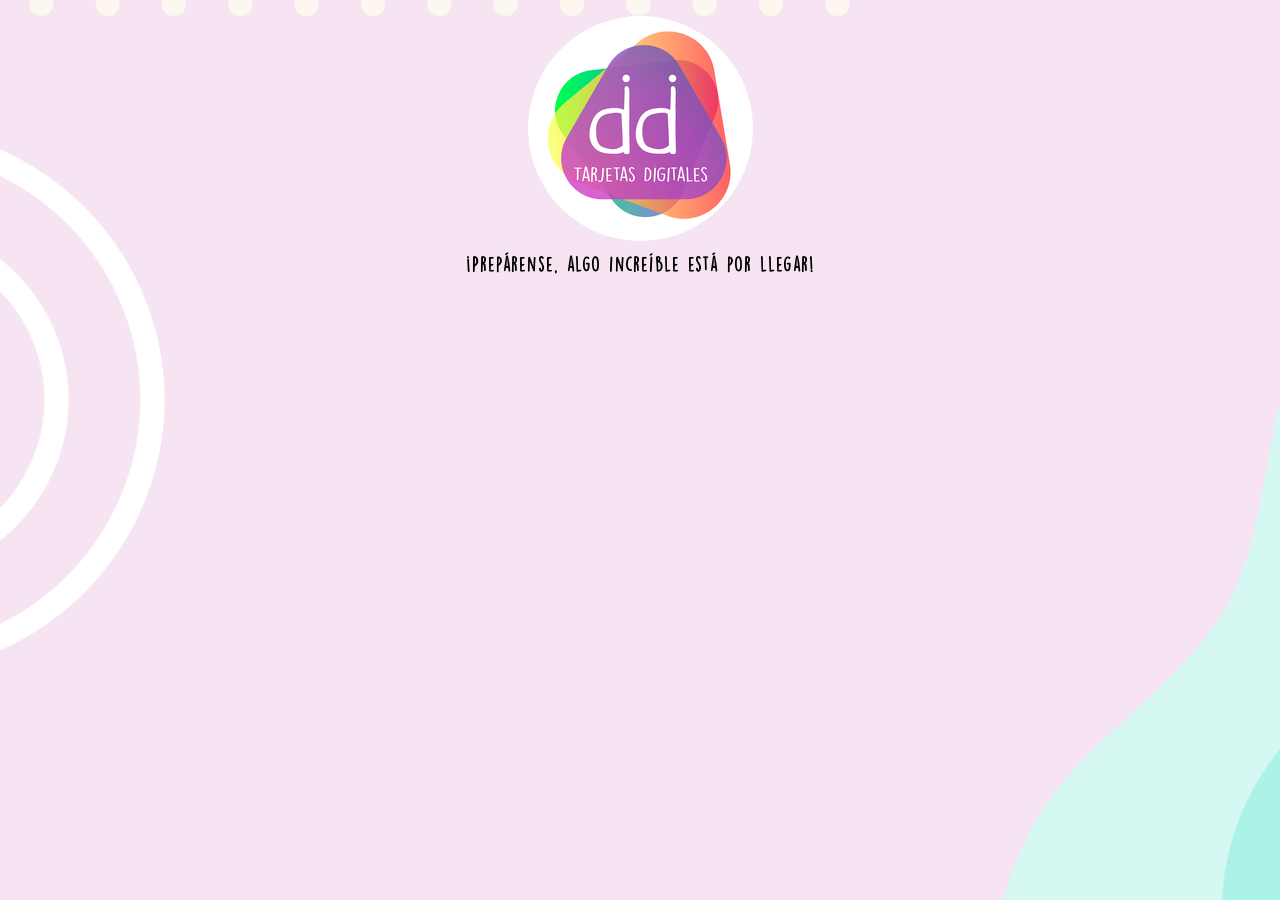
==== commit 75b7084c: "work" ====
--- a/index.html
+++ b/index.html
@@ -1,543 +1,36 @@
-<!DOCTYPE html>
-<!-- Made with love by 182-iA-->
-<html lang="es">
+<html>
 
 <head>
-    <meta http-equiv="Content-Type" content="text/html; charset=UTF-8">
-
-    <!-- Head -->
-
-    <meta name="viewport" content="width=device-width, initial-scale=1.0">
+    <link rel="apple-touch-icon" sizes="180x180" href="assets/favicon/apple-touch-icon.png">
+    <link rel="icon" type="image/png" sizes="32x32" href="assets/favicon/favicon-32x32.png">
+    <link rel="icon" type="image/png" sizes="16x16" href="assets/favicon/favicon-16x16.png">
+    <link rel="manifest" href="assets/favicon/site.webmanifest">
+    <title>DiDi - Tarjetas Digitales</title>
+    <meta name="description" content="Invitaciones Digitales: En solo unas horas tienes toda la informacion completa de tu evento, lista para compartir por whatsapp, email o cualquier medio digital">
+    <link rel="stylesheet" href="assets/StyleD.css">
+    <link rel="stylesheet" href="assets/style.css">
+</head>
 
 
-    <meta name="description" content="DiDi - Home">
-    <meta name="keywords" content="DiDi, invitaciones, digitales">
-
-    <title>didi Invitaciones Digitales</title>
-
-
-
-    <!-- Listado de css con version dinamica segun modificacion de archivo -->
-    <link rel="stylesheet" href="public/css/bootstrap.min.css">
-    <link rel="stylesheet" href="public/css/simplePagination.css">
-    <link rel="stylesheet" href="public/css/agenda.css">
-    <!-- Font -->
-    <link href="public/css/css2.css" rel="stylesheet">
-
-
-    <!-- Font Awesome -->
-    <!-- <link href="./css/all.min.css" rel="stylesheet"> -->
-    <script src="https://kit.fontawesome.com/73fb1a4ca1.js" crossorigin="anonymous"></script>
-</head>
-
 <body>
-    <div class="parallax-mirror" style="visibility: hidden; z-index: -100; position: fixed; top: 0px; left: 0px; overflow: hidden; height: 400px; width: 1868px; transform: translate3d(0px, 845.875px, 0px);"><img class="parallax-slider" src="public/css/banner-2.jpg" style="position: absolute; height: 1244px; width: 1868px; max-width: none; transform: translate3d(0px, -831.7px, 0px);"></div>
-    <div class="parallax-mirror" style="visibility: hidden; z-index: -100; position: fixed; top: 0px; left: 0px; overflow: hidden; transform: translate3d(0px, 888.688px, 0px); height: 300px; width: 1868px;"><img class="parallax-slider" src="public/css/banner-1.jpg" style="transform: translate3d(0px, -840.95px, 0px); position: absolute; height: 1044px; width: 1868px; max-width: none;"></div>
-
-
-    <!-- Header -->
-    <header class="fixed-top">
-
-        <div class="container">
-            <div class="row">
-
-
-
-                <!-- Logo -->
-                <div class="col-md-3 col-logo">
-
-                    <!-- Logo -->
-                    <a href="https://www.diditarjetas.com/">
-                        <img src="public/img/logo-portada1.png" alt="Invitaciones Digitales DiDi" title="Invitaciones Digitales DiDi">
-                    </a>
-
-
-                    <!-- Boton par abrir el menu mobile -->
-                    <a id="boton-menu-mobile">
-                        <i class="fas fa-bars"></i>
-                    </a>
-
-                </div>
-
-
-
-
-
-
-
-                <!-- Menu -->
-                <div class="col-md-7 col-menu">
-                    <ul id="menu" class="menu d-flex flex-column flex-md-row justify-content-end align-items-center">
-
-
-
-                        <li><a href="https://www.diditarjetas.com/">Inicio</a></li>
-                        <!-- <li><a class="smoth-scroll" href="#invitaciones">Invitaciones</a></li> -->
-
-                        <li class="nav-item dropdown submenu-invitaciones">
-                            <a class="dropdown-toggle" href="https://www.diditarjetas.com/#" id="navbarDropdown" role="button" data-toggle="dropdown" aria-haspopup="true" aria-expanded="true">
-                 Invitaciones
-               </a>
-                            <div class="dropdown-menu" aria-labelledby="navbarDropdown">
-                                <a class="dropdown-item" href="https://www.www.diditarjetas.com/invitaciones/clasica/">Clásica</a>
-                                <a class="dropdown-item" href="https://www.www.diditarjetas.com/invitaciones/premium/">Premium</a>
-                                <a class="dropdown-item" href="https://www.www.diditarjetas.com/invitaciones/black/">Black</a>
-                                <a class="dropdown-item" href="https://www.www.diditarjetas.com/invitaciones/romantica/">Romántica</a>
-                                <a class="dropdown-item" href="https://www.www.diditarjetas.com/invitaciones/vintage/">Vintage</a>
-                                <a class="dropdown-item" href="https://www.www.diditarjetas.com/invitaciones/demo15/">15 años</a>
-                            </div>
-                        </li>
-
-
-                        <li><a href="https://www.diditarjetas.com/blog">Blog</a></li>
-                        <li><a class="smoth-scroll" href="https://www.diditarjetas.com/#contacto">Contacto</a></li>
-
-
-
-
-                        <!-- Si no estoy en home -->
-
-                    </ul>
-                </div>
-
-
-
-
-
-
+    <div class="container">
+        <div class="coin">
+            <div class="face heads">
+                <a href="https://www.instagram.com/didi.tarjetasdigitales/"><img src="assets/didilogofinal-02-C.jpg" class="DidiLogo" alt="DidiLogo"></a>
             </div>
-        </div>
-
-    </header>
-
-    <!-- Portada -->
-    <section class="portada">
-
-        <div class="container">
-            <div class="row d-flex justify-content-center align-items-center">
-
-
-                <!-- Bloque info centrado -->
-                <div class="info-portada">
-
-                    <!-- Logo portada -->
-                    <!-- <img src="./img/logo-portada.png" alt="Invitaciones Digitales DiDi" title="Invitaciones Digitales DiDi" class="logo-portada"> -->
-
-                    <h1>Invitaciones <br> digitales de boda</h1>
-
-                    <p>Sorprendé a tus invitados con una invitación de boda <br> moderna, original, práctica y sustentable.</p>
-
-                    <a href="https://www.diditarjetas.com/#invitaciones" class="boton smoth-scroll">Ver invitaciones</a>
-
-
-                </div>
-
-
-
-            </div>
-        </div>
-    </section>
-
-    <!-- Presentacion 1 -->
-    <section class="presentacion-1">
-        <div class="container">
-            <div class="row">
-
-
-                <!-- Texto -->
-                <div class="col-md-5 info">
-
-                    <h3>CONECTATE CON LOS <br> INVITADOS DE TU BODA</h3>
-
-                    <p>
-                        Reemplazá la tarjeta de papel tradicional con nuestras invitaciones digitales didi ®. <br> Creamos una página web personalizada y adaptativa a todos los dispositivos, para que puedas compartir los detalles de tu boda con los que
-                        más querés de una manera simple, sustentable y elegante. Enviala por WhatsApp, email, o el medio que desees. ¡Sólo compartís un link y tus invitados acceden a toda la información en un click!
-                    </p>
-
-                    <a target="_blank" href="https://www.www.diditarjetas.com/invitaciones/black/" class="boton verde">Ver ejemplo</a>
-
-                </div>
-
-                <!-- Imagen -->
-                <div class="col-md-7">
-
-                    <img src="/public/img/presentacion-1.png" alt="Invitaciones Digitales DiDi" title="Invitaciones Digitales DiDi" class="img-fluid">
-
-                </div>
-
-
-
-            </div>
-        </div>
-    </section>
-
-    <!-- Caracteristicas -->
-    <section class="caracteristicas">
-        <div class="container">
-            <div class="row">
-
-
-                <!-- Item -->
-                <div class="col-md-3 item">
-                    <img src="public/img/iconos/iconos-rsvp.svg" alt="">
-                    <h5>rsvp</h5>
-                    <p>Tus invitados pueden confirmar su asistencia a tu casamiento en un click, agilizando el proceso de confirmación y armado de la lista final.</p>
-                </div>
-
-
-
-                <!-- Item -->
-                <div class="col-md-3 item">
-                    <img src="public/img/iconos/iconos-galeria-fotos.svg" alt="">
-                    <h5>ÁLBUM DE FOTOS</h5>
-                    <p>Compartí en la invitación fotos que hayan marcado tu historia y que quieras compartir con los invitados a tu boda. </p>
-                </div>
-
-
-
-                <!-- Item -->
-                <div class="col-md-3 item">
-                    <img src="public/img/iconos/iconos-cuenta.svg" alt="">
-                    <h5>CUENTA REGRESIVA</h5>
-                    <p>¡Agregá emoción con una cuenta regresiva que cuenta los días, minutos y segundos para tu casamiento
-                    </p>
-                </div>
-
-
-
-                <!-- Item -->
-                <div class="col-md-3 item">
-                    <img src="public/img/iconos/iconos-mapa.svg" alt="">
-                    <h5>UBICACIÓN E INDICACIONES</h5>
-                    <p>Comparti con tus invitados la ubicación de la fiesta / ceremonia mediante Google Maps.</p>
-                </div>
-
-
-
-                <!-- Item -->
-                <div class="col-md-3 item">
-                    <img src="public/img/iconos/iconos-regalo.svg" alt="">
-                    <h5>REGALOS</h5>
-                    <p>Agregá un link a tu lista de regalos o indicá los datos de tu cuenta bancaria.</p>
-                </div>
-
-
-
-                <!-- Item -->
-                <div class="col-md-3 item">
-                    <img src="public/img/iconos/iconos-canciones.svg" alt="">
-                    <h5>SUGERENCIAS DE CANCIONES</h5>
-                    <p>Una opción divertida para brindar la oportunidad a tus invitados de que envíen sugerencias de canciones para tu fiesta.</p>
-                </div>
-
-
-
-                <!-- Item -->
-                <div class="col-md-3 item">
-                    <img src="public/img/iconos/iconos-instagram.svg" alt="">
-                    <h5>INSTAGRAM WALL</h5>
-                    <p>Agregá el hashtag de tu boda para ver todas las publicaciones de instagram de tus invitados en un solo lugar.</p>
-                </div>
-
-
-
-                <!-- Item -->
-                <div class="col-md-3 item">
-                    <img src="public/img/iconos/iconos-dresscode.svg" alt="">
-                    <h5>DRESS CODE</h5>
-                    <p>Indicá a tus invitados el código de vestimenta elegido para tu boda</p>
-                </div>
-
-            </div>
-        </div>
-    </section>
-
-    <!-- Banner 1 -->
-    <section class="banner-1">
-        <div class="container">
-            <div class="row d-flex justify-content-center align-items-center">
-
-                <div class="info-banner text-center">
-                    <img src="https://www.diditarjetas.com/public/img/iconos/icono-corazon.svg" alt="">
-                    <p>Sabemos que cada evento es único, por eso te ofrecemos un diseño personalizado <br> y flexible adaptado a los requerimientos de cada pareja</p>
-                </div>
-
-
-            </div>
-        </div>
-    </section>
-
-    <!-- Modelos-->
-    <section class="modelos" id="invitaciones">
-        <div class="container">
-            <div class="row">
-
-                <!-- Modelo Black-->
-                <div class="col-md-4 text-center modelo">
-
-                    <a target="_blank" href="https://www.www.diditarjetas.com/invitaciones/black/">
-                        <img class="img-fluid" src="public/img/agenda-la-fecha-Demo-black.png" alt="invitacion-black">
-                    </a>
-
-                    <h2>Invitación Black</h2>
-                    <p>
-                        Es nuestra invitación más elegida, ya que incluye toda la información del evento más funciones que la diferencian de las otras como selección de canciones e Instagram Wall. ¡Hacé participar a tus invitados!
-                    </p>
-
-                    <a target="_blank" href="https://www.www.diditarjetas.com/invitaciones/black/" class="boton verde">Ver Black</a>
-
-                </div>
-                <!-- /modelo -->
-
-                <!-- Modelo Premium-->
-                <div class="col-md-4 text-center modelo">
-
-                    <a target="_blank" href="https://www.www.diditarjetas.com/invitaciones/premium/">
-                        <img class="img-fluid" src="public/img/agenda-la-fecha-Demo-premium.png" alt="invitacion-premium">
-                    </a>
-
-                    <h2>Invitación Premium</h2>
-                    <p>
-                        Es una opción muy popular, ya que además de incluir portada, ubicación, álbum de fotos, confirmación de asistencia y lista de regalos, agrega una cuenta regresiva que cuenta los minutos hasta tu día.
-                    </p>
-
-                    <a target="_blank" href="https://www.www.diditarjetas.com/invitaciones/premium/" class="boton verde">Ver Premium</a>
-
-                </div>
-                <!-- /modelo -->
-
-                <!-- Modelo Clasica-->
-                <div class="col-md-4 text-center modelo">
-
-                    <a target="_blank" href="https://www.www.diditarjetas.com/invitaciones/clasica/">
-                        <img class="img-fluid" src="public/img/agenda-la-fecha-Demo-clasica.png" alt="invitacion-clasica">
-                    </a>
-
-                    <h2>Invitación Clásica</h2>
-                    <p>
-                        La invitación clásica cuenta con la información básica para tu boda. Incluye foto de portada, ubicación de tu fiesta y/o ceremonia, álbum de fotos, información de lista de regalos y confirmación de asistencia.
-                    </p>
-
-                    <a target="_blank" href="https://www.www.diditarjetas.com/invitaciones/clasica/" class="boton verde">Ver Clásica</a>
-
-                </div>
-                <!-- /modelo -->
-
-                <!-- Modelo Vintage-->
-                <div class="col-md-4 text-center modelo">
-
-                    <a target="_blank" href="https://www.www.diditarjetas.com/invitaciones/vintage/">
-                        <img class="img-fluid" src="public/img/agenda-la-fecha-Demo-vintage.png" alt="invitacion-vintage">
-                    </a>
-
-                    <h2>Invitación Vintage</h2>
-                    <p>
-                        Combina todas las funcionalidades con un diseño distintivo que se destaca de las demás. Cuenta regresiva en círculos, íconos estilo vintage y más. Si además querés incorporar una frase en el inicio, este es el modelo ideal.
-                    </p>
-
-                    <a target="_blank" href="https://www.www.diditarjetas.com/invitaciones/vintage/" class="boton verde">Ver Vintage</a>
-
-                </div>
-                <!-- /modelo -->
-
-                <!-- Modelo Romantica-->
-                <div class="col-md-4 text-center modelo">
-
-                    <a target="_blank" href="https://www.www.diditarjetas.com/invitaciones/romantica/">
-                        <img class="img-fluid" src="public/img/agenda-la-fecha-Demo-romantica.png" alt="invitacion-romantica">
-                    </a>
-
-                    <h2>Invitación Romántica</h2>
-                    <p>
-                        Incluye todas las funcionalidades, se diferencia en el diseño de cada módulo. Cuenta regresiva en círculos, fotos de ceremonia y fiesta, álbum de fotos formato carrusel y demás detalles. Simple y delicada, así es nuestra Romántica ♥
-                    </p>
-
-                    <a target="_blank" href="https://www.www.diditarjetas.com/invitaciones/romantica/" class="boton verde">Ver Romántica</a>
-
-                </div>
-                <!-- /modelo -->
-
-                <!-- Modelo 15-->
-                <div class="col-md-4 text-center modelo">
-
-                    <a target="_blank" href="https://www.www.diditarjetas.com/invitaciones/demo15/">
-                        <img class="img-fluid" src="public/img/agenda-la-fecha-Demo-15.png" alt="invitacion-15">
-                    </a>
-
-                    <h3>Invitación 15 años</h3>
-                    <p>
-                        ¡Una nueva forma de invitar! Con nuestra invitación de 15 tus invitados pueden ver los datos de la fiesta de manera online, confirmar asistencia en un click, sumar canciones a una lista ¡y mucho más!
-                    </p>
-
-                    <a target="_blank" href="https://www.www.diditarjetas.com/invitaciones/demo15/" class="boton rosa">Ver Demo 15</a>
-
-                </div>
-                <!-- /modelo -->
-
-            </div>
-        </div>
-    </section>
-
-    <!-- Banner 2 -->
-    <section class="banner-2">
-        <div class="container">
-            <div class="row d-flex justify-content-center align-items-center">
-
-                <div class="info-banner text-center">
-                    <h3>PERSONALIZAMOS TU INVITACIÓN DE ACUERDO A TUS GUSTOS</h3>
-
-                    <p>El armado de tu invitación incluye diseño personalizado, utilizando la estructura del demo que elijas la diseñamos a medida de tus gustos (colores, textos, imágenes, etc.). Contamos con un amplio catálogo con más de 70 diseños para
-                        personalizar tu invitación 🎨</p>
-
-                    <div class="text-center">
-                        <a target="_blank" href="https://wa.me/+5493543574097/?text=Hola!%20Quiero%20m%C3%A1s%20info%20sobre%20las%20invitaciones%20digitales" class="boton verde">¡Quiero conocer más!</a>
-                    </div>
-                </div>
-
-            </div>
-        </div>
-    </section>
-
-    <!-- Footer -->
-    <footer>
-        <!-- Contactos -->
-        <section class="contacto" id="contacto">
-            <div class="container">
-                <div class="row">
-
-                    <!-- Col 1 -->
-                    <div class="col-md-6 contacto-item">
-
-                        <h4>¡Contactanos!</h4>
-                        <p>¡Escribinos o llamanos para recibir asesoramiento personalizado! <br> Trabajamos desde Argentina al mundo</p>
-                        <ul>
-                            <li><i class="fas fa-phone-alt"></i> +54 9 11 3147-8509</li>
-                            <li><i class="fas fa-envelope"></i> <a href="mailto:info@diditarjetas.com">info@diditarjetas.com</a> </li>
-                        </ul>
-
-
-                    </div>
-
-                    <!-- Col 2 -->
-                    <div class="col-md-6 contacto-item">
-
-                        <h4>Seguinos en redes</h4>
-                        <p>Encontranos en las redes para seguir todas nuestras novedades.</p>
-                        <ul>
-                            <li><i class="fab fa-facebook-square"></i> <a target="_blank" href="https://www.facebook.com/didi.tarjetasdigitales">didi</a> </li>
-                            <li><i class="fab fa-instagram"></i>
-                                <a target="_blank" href="https://www.instagram.com/didi.tarjetasdigitales/">@didi.tarjetasdigitales</a>
-                            </li>
-                        </ul>
-
-                    </div>
-
-                </div>
+            <div class="face tails">
+                <a href="https://www.instagram.com/didi.tarjetasdigitales/"><img src="assets/didilogofinal-02-C.jpg" class="DidiLogo" alt="DidiLogo"></a>
             </div>
 
-            <!-- Whatsapp -->
-            <a target="_blank" href="https://web.whatsapp.com/send?phone=5491131478509&amp;text=%C2%A1Hola!%20Quisiera%20informaci%C3%B3n%20acerca%20de%20las%20tarjetas" class="whatsapp-link whatsapp-fixed"><i class="fab fa-whatsapp"></i></a>
-
-        </section>
-
-        <div class="footer">
-            <p>
-                didi Tarjetas Digitales ® - Todos los derechos reservados.
-            </p>
         </div>
-
-    </footer>
-
-    <!-- Scripts -->
-    <script>
-        // Consulto tipo de dispositivo
-        if (/Android|webOS|iPhone|iPad|iPod|BlackBerry|IEMobile|Opera Mini/i.test(navigator.userAgent)) {
-
-            var device = 'mobile';
-            var pahWP = 'api';
-        } else {
-            var device = 'desktop';
-            var pahWP = 'web';
-        }
-    </script>
-
-    <script type="text/javascript " src="public/js/jquery-3.5.1.min.js"></script>
-    <script type="text/javascript " src="public/index_files/popper.min.js.download"></script>
-    <script type="text/javascript " src="public/index_files/bootstrap.min.js.download "></script>
-    <script type="text/javascript " src="public/index_files/parallax.min.js.download "></script>
-    <script type="text/javascript " src="public/index_files/jquery.simplePagination.js.download "></script>
-    <script type="text/javascript " src="public/index_files/agenda.js.download "></script>
-
-    <script>
-        // Menu Mobile
-        $(document).ready(function() {
-
-            $("#boton-menu-mobile ").click(function(e) {
-
-                e.preventDefault();
-
-                $('.col-menu').toggle();
-
-            });
-
-        });
+    </div>
+    <div class="texto">
+        <h3>¡Prepárense, algo increíble está por llegar! </h3>
+    </div>
+    <script type="text/javascript">
     </script>
 
 
-    <script>
-        //  Parallax banner 1
-        $('.banner-1').parallax({
-            imageSrc: 'public/img/banner-1.jpg'
-        });
-    </script>
-
-    <script>
-        //  Parallax banner 2
-        $('.banner-2').parallax({
-            imageSrc: 'public/img/banner-2.jpg'
-        });
-    </script>
-
-
-
-    <!-- Whatsapp path -->
-    <script>
-        $(document).ready(function() {
-
-            var wpMessage = '¡Hola! Quisiera información acerca de las tarjetas';
-
-            // Cambio el path del link WP:
-            $("a.whatsapp-link ").attr("href ", "https:// " + pahWP + ".whatsapp.com/send?phone=5493543574097&text=" + wpMessage);
-
-        });
-    </script>
-
-
-    <!-- Smoth scroll -->
-    <script>
-        $('a.smoth-scroll').on(" click ", function(e) {
-            var anchor = $(this);
-            $('html, body').stop().animate({
-                scrollTop: $(anchor.attr('href')).offset().top - 50
-            }, 1000);
-            e.preventDefault();
-        });
-    </script>
-
-
-
-
-    <script>
-        'undefined' === typeof _trfq || (window._trfq = []);
-        'undefined' === typeof _trfd && (window._trfd = []), _trfd.push({
-                'tccl.baseHost': 'secureserver.net'
-            }), _trfd.push({
-                'ap': 'cpsh'
-            }, {
-                'server': 'a2plcpnl0946'
-            }) // Monitoring performance to make your website faster. If you want to opt-out, please contact web hosting support.
-    </script>
-    <script src="public/index_files/tcc_l.combined.1.0.6.min.js.download "></script>
 </body>
 
-</html>+</html>
--- a/assets/StyleD.css
+++ b/assets/StyleD.css
@@ -0,0 +1,1067 @@
+@keyframes rotation {
+    0% {
+        transform: rotate3d(0, 1, 0, 0deg);
+    }
+    50% {
+        transform: rotate3d(0, 1, 0, 180deg);
+    }
+    100% {
+        transform: rotate3d(0, 1, 0, 360deg);
+    }
+}
+
+
+/*
+@keyframes bgcolor {
+    0% {
+        background-color: black;
+    }
+    50% {
+        background-color: #a600bc;
+    }
+    100% {
+        background-color: black;
+    }
+}
+*/
+
+@font-face {
+    font-family: 'DKLemonYellowSun';
+    src: url('DKLemonYellowSun.otf') format('opentype'), url('DKLemonYellowSun.otf') format('opentype');
+    font-weight: normal;
+    font-style: normal;
+}
+
+body {
+    background-color: black;
+    animation: bgcolor infinite 5s;
+}
+
+body {
+    background-image: url("assets/Fondo-Color.png");
+    background-color: #cccccc;
+    background-size: cover;
+    background-repeat: no-repeat;
+    object-fit: fill;
+}
+
+.container {
+    background-color: rgb(255, 255, 255);
+    width: auto;
+    height: auto;
+    perspective: 1000;
+    margin: 1em auto;
+}
+
+
+/*.DidiLogo {
+    width: 20%;
+    height: auto;
+}
+*/
+
+.coin {
+    position: relative;
+    text-align: center;
+    line-height: 50px;
+    animation-name: rotation;
+    animation-iteration-count: infinite;
+    animation-timing-function: linear;
+    animation-duration: 5s;
+    transform: rotateY(0deg);
+    transform-style: preserve-3d;
+    border-radius: 50%;
+    margin: 0 auto;
+    box-sizing: content-box;
+}
+
+img {
+    border-radius: 50%;
+    width: auto;
+    height: auto;
+}
+
+.face {
+    position: absolute;
+    top: 0;
+    left: 0;
+    width: 100%;
+    height: 100%;
+    border-radius: 50%;
+    backface-visibility: hidden;
+}
+
+.heads {
+    position: absolute;
+    background-color: none;
+    z-index: 2;
+    transform: rotateY(0deg);
+}
+
+.tails {
+    position: absolute;
+    background-color: none;
+    z-index: 2;
+    transform: rotateY(180deg);
+}
+
+
+/* Mobile Navigation */
+
+
+/*
+.mobile-nav-toggle {
+    position: fixed;
+    right: 15px;
+    top: 15px;
+    z-index: 9998;
+    border: 0;
+    background: none;
+    font-size: 24px;
+    transition: all 0.5s;
+    outline: none !important;
+    line-height: 1;
+    cursor: pointer;
+    text-align: right;
+}
+
+.mobile-nav-toggle i {
+    color: black;
+}
+
+.mobile-nav-active {
+    overflow: hidden;
+}
+
+.mobile-nav-active #header {
+    left: 0;
+}
+
+.mobile-nav-active .mobile-nav-toggle i {
+    color: #fff;
+}
+
+*/
+
+.texto {
+    text-align: center;
+    color: #000000;
+    position: relative;
+    top: 240px;
+    font-family: DKLemonYellowSun, Arial, Helvetica, sans-serif;
+    letter-spacing: 1.5pt;
+}
+
+ :root topadblock,
+ :root script[src^="http://free-shoutbox.net/app/webroot/shoutbox/sb.php?shoutbox="]+#freeshoutbox_content,
+ :root input[onclick^="window.open('http://www.FriendlyDuck.com/"],
+ :root img[alt^="Fuckbook"],
+ :root iframe[src^="http://static.mozo.com.au/strips/"],
+ :root iframe[id^="google_ads_iframe"],
+ :root div[jscontroller="U835zd"]+c-wiz[jsrenderer="YnuqN"],
+ :root div[id^="zergnet-widget"],
+ :root div[id^="traffective-ad-"],
+ :root div[id^="sticky_ad_"],
+ :root div[id^="q1-adset-"],
+ :root div[id^="proadszone-"],
+ :root div[id^="lazyad-"],
+ :root div[id^="gtm-ad-"],
+ :root div[id^="google_ads_iframe_"],
+ :root div[id^="ezoic-pub-ad"],
+ :root div[id^="dmRosAdWrapper"],
+ :root div[id^="div-gpt-ad"],
+ :root div[id^="div-adtech-ad-"],
+ :root div[id^="dfp-slot-"],
+ :root div[id^="dfp-ad-"],
+ :root div[id^="block-views-topheader-ad-block-"],
+ :root div[id^="advt-"],
+ :root div[id^="advads_"],
+ :root div[id^="ads300_600-widget"],
+ :root input[onclick^="window.open('http://www.friendlyduck.com/"],
+ :root div[id^="ads300_250-widget"],
+ :root div[id^="ads300_100-widget"],
+ :root div[id^="ads250_250-widget"],
+ :root div[id^="ads120_600-widget"],
+ :root div[id^="adrotate_widgets-"],
+ :root div[id^="adfox_"],
+ :root div[id^="ad_script_"],
+ :root div[id^="ad_rect_"],
+ :root div[id^="ad_position_"],
+ :root div[id^="ad-server-"],
+ :root div[id^="ad-cid-"],
+ :root div[id^="acm-ad-tag-"],
+ :root div[id^="YFBMSN"],
+ :root div[id^="ADV-SLOT-"],
+ :root div[data-spotim-slot],
+ :root div[data-role="sidebarAd"],
+ :root div[data-native_ad],
+ :root div[data-mediatype="advertising"],
+ :root div[data-id-advertdfpconf],
+ :root div[data-flt-ve="sponsored_search_ads"],
+ :root div[data-crl="true"][data-id^="CarouselPLA-"],
+ :root div[data-adunit],
+ :root div[data-adunit-path],
+ :root div[class^="proadszone-"],
+ :root div[class^="pane-google-admanager-"],
+ :root div[class^="lifeOnwerAd"],
+ :root iframe[name^="google_ads_iframe"],
+ :root div[class^="largeRectangleAd_"],
+ :root div[class^="index_adAfterContent_"],
+ :root div[class^="block-openx-"],
+ :root div[class^="backfill-taboola-home-slot-"],
+ :root div[class^="advertisement-desktop"],
+ :root div[class^="ads-partner-"],
+ :root div[class^="adbanner_"],
+ :root div[class^="ad_position_"],
+ :root div[class^="SponsoredAds"],
+ :root div[class^="ResponsiveAd-"],
+ :root div[class^="PreAd_"],
+ :root div[class^="Display_displayAd"],
+ :root div[class^="BlockAdvert-"],
+ :root div[class^="AdhesionAd_"],
+ :root div[class^="Ad__bigBox"],
+ :root div[class^="Ad__adContainer"],
+ :root div[class^="ad_border_"],
+ :root div[class^="AdItem-"],
+ :root div[class^="AdEmbeded__AddWrapper"],
+ :root div[class*="_browserAdOuterContainer_"],
+ :root div[class*="_AdInArticle_"],
+ :root a[href^="http://axdsz.pro/"],
+ :root a[href^="https://go.ebrokerserve.com/"],
+ :root div[aria-label="Ads"],
+ :root div>[class][onclick*=".updateAnalyticsEvents"],
+ :root a[href*="/servlet/click/zone?"],
+ :root c-wiz[jsrenderer="YnuqN"]>div>div>.Rn1jbe,
+ :root bottomadblock,
+ :root a[href^="http://c.actiondesk.com/"],
+ :root aside[id^="div-gpt-ad"],
+ :root aside[id^="adrotate_widgets-"],
+ :root a[href^="https://ad.doubleclick.net/"],
+ :root app-advertisement,
+ :root amp-ad-custom,
+ :root [id*="MGWrap"],
+ :root ad-desktop-sidebar,
+ :root a[style="display:block;width:300px;min-height:250px"][href^="http://li.cnet.com/click?"],
+ :root div[id^="div-ads-"],
+ :root a[href^="http://at.atwola.com/"],
+ :root a[onmousedown^="this.href='https://paid.outbrain.com/network/redir?"][target="_blank"]+.ob_source,
+ :root a[onmousedown^="this.href='http://paid.outbrain.com/network/redir?"][target="_blank"]+.ob_source,
+ :root a[href^="//adbit.co/?a=Advertise&"],
+ :root a[href^="http://popup.taboola.com/"],
+ :root a[onmousedown^="this.href='/wp-content/embed-ad-content/"],
+ :root div[role="navigation"]+c-wiz>script+div>.kxhcC,
+ :root a[onclick*="//m.economictimes.com/etmack/click.htm"],
+ :root a[href^="https://see.kmisln.com/"],
+ :root a[href^="https://www.travelzoo.com/oascampaignclick/"],
+ :root a[href^="https://www.share-online.biz/affiliate/"],
+ :root a[href^="https://www.securegfm.com/"],
+ :root DFP-AD,
+ :root a[href^="//porngames.adult/?SID="],
+ :root a[href^="https://www.oneclickroot.com/?tap_a="]>img,
+ :root a[href^="https://www.mypornstarcams.com/landing/click/"],
+ :root a[href^="https://www.iyalc.com/"],
+ :root a[href^="https://www.goldenfrog.com/vyprvpn?offer_id="][href*="&aff_id="],
+ :root a[href^="https://www.get-express-vpn.com/offer/"],
+ :root a[href^="http://webgirlz.online/landing/"],
+ :root a[href^="https://www.g4mz.com/"],
+ :root a[href^="https://www.clicktraceclick.com/"],
+ :root a[href^="https://www.camyou.com/?cam="][href*="&track="],
+ :root a[href^="https://www.camsoda.com/enter.php?id="],
+ :root a[href^="https://www.brazzersnetwork.com/landing/"],
+ :root a[href^="https://www.bebi.com"],
+ :root a[href^="https://www.awin1.com/cread.php?awinaffid="],
+ :root a[href^="https://www.adskeeper.co.uk/"],
+ :root a[href^="http://farm.plista.com/pets"],
+ :root a[href^="https://windscribe.com/promo/"],
+ :root a[href^="http://ad-emea.doubleclick.net/"],
+ :root a[href^="https://understandsolar.com/signup/?lead_source="][href*="&tracking_code="],
+ :root div[id^="tms-ad-dfp-"],
+ :root a[href^="https://trust.zone/go/r.php?RID="],
+ :root a[href^="https://trf.bannerator.com/"],
+ :root a[href^="https://bestcond1tions.com/"],
+ :root a[href^="https://trappist-1d.com/"],
+ :root a[href^="https://traffic.bannerator.com/"],
+ :root a[href^="https://tracking.truthfinder.com/?a="],
+ :root #rhs_block .xpdopen>._OKe>div>.mod>._yYf,
+ :root a[href^="https://tracking.gitads.io/"],
+ :root a[href^="https://track.ultravpn.com/"],
+ :root a[href^="https://www.adultempire.com/"][href*="?partner_id="],
+ :root a[href^="https://track.healthtrader.com/"],
+ :root a[href^="https://track.clickmoi.xyz/"],
+ :root a[href^="https://control.trafficfabrik.com/"],
+ :root a[href^="https://track.52zxzh.com/"],
+ :root .ra[align="right"][width="30%"],
+ :root a[href^="https://axdsz.pro/"],
+ :root a[href^="https://tour.mrskin.com/"],
+ :root a[href^="https://www.what-sexdating.com/"],
+ :root a[href^="https://tc.tradetracker.net/"]>img,
+ :root a[href^="https://t.mobtya.com/"],
+ :root a[href^="https://t.hrtyj.com/"],
+ :root a[href^="https://t.hrtye.com/"],
+ :root div[id^="ad_head_celtra_"],
+ :root a[href^="https://t.grtyi.com/"],
+ :root a[href^="https://syndication.optimizesrv.com/splash.php?"],
+ :root aside[id^="tn_ads_widget-"],
+ :root a[href^="https://syndication.exoclick.com/splash.php?"],
+ :root a[href^="http://connectlinking6.com/"],
+ :root a[href^="http://cdn3.adexprts.com/"],
+ :root a[href^="https://spygasm.com/track?"],
+ :root div[id^="ad-div-"],
+ :root a[href^="https://secure.eveonline.com/ft/?aid="],
+ :root a[href^="https://secure.bstlnk.com/"],
+ :root a[href^="https://rev.adsession.com/"],
+ :root a[href^="https://redirect.ero-advertising.com/"],
+ :root div[id^="yandex_ad"],
+ :root a[href*=".frtyl.com/"],
+ :root a[href^="http://y1jxiqds7v.com/"],
+ :root a[href^="https://www.hotgirls4fuck.com/"],
+ :root a[href^="https://www.pornhat.com/"][rel="nofollow"],
+ :root AD-SLOT,
+ :root a[href^="https://pubads.g.doubleclick.net/"],
+ :root a[href^="https://prf.hn/click/"][href*="/adref:"],
+ :root #rhs_block .mod>.gws-local-hotels__booking-module,
+ :root a[href^="http://www.my-dirty-hobby.com/?sub="],
+ :root a[href^="https://porndeals.com/?track="],
+ :root a[href^="https://offerforge.net/"],
+ :root a[href^="https://my-movie.club/"],
+ :root a[href^="https://mk-cdn.net/"],
+ :root a[href^="https://mk-ads.com/"],
+ :root a[href^="https://medleyads.com/"],
+ :root a[href*=".approvallamp.club/"],
+ :root a[href^="https://landing1.brazzersnetwork.com"],
+ :root a[href^="http://adrunnr.com/"],
+ :root a[href^="https://landing.brazzersplus.com/"],
+ :root a[href^="https://land.rk.com/landing/"],
+ :root .lads[width="100%"][style="background:#FFF8DD"],
+ :root a[href^="https://land.brazzersnetwork.com/landing/"],
+ :root a[href^="https://juicyads.in/"],
+ :root a[href^="https://incisivetrk.cvtr.io/click?"],
+ :root a[href^="https://iactrivago.ampxdirect.com/"],
+ :root div[data-ismultirow="true"][data-id^="CarouselPLA-"],
+ :root a[href^="https://horny-pussies.com/tds"],
+ :root a[href^="http://www.usearchmedia.com/signup?"],
+ :root a[onmousedown^="this.href='http://staffpicks.outbrain.com/network/redir?"][target="_blank"]+.ob_source,
+ :root a[href^="https://googleads.g.doubleclick.net/pcs/click"],
+ :root a[href^="http://cdn.adstract.com/"],
+ :root a[href^="https://gogoman.me/"],
+ :root a[href^="https://go.stripchat.com/"][href*="&campaignId="],
+ :root a[href^="https://go.hpyrdr.com/"],
+ :root a[href^="https://adnetwrk.com/"],
+ :root a[href^="https://go.gldrdr.com/"],
+ :root div[id^="mainads"],
+ :root a[href^="https://go.currency.com/"],
+ :root a[href^="https://track.afftck.com/"],
+ :root a[href^="http://guideways.info/"],
+ :root a[href^="https://go.cmrdr.com/"],
+ :root a[href*=".inclk.com/"],
+ :root a[href^="https://go.ad2up.com/"],
+ :root a[href^="https://freeadult.games/"],
+ :root a[href^="//nlkdom.com/"],
+ :root a[onmousedown^="this.href='http://staffpicks.outbrain.com/network/redir?"][target="_blank"],
+ :root a[href^="https://fonts.fontplace9.com/"],
+ :root a[href^="http://clkmon.com/adServe/"],
+ :root a[href^="https://flirtaescopa.com/"],
+ :root a[href^="https://fleshlight.sjv.io/"],
+ :root a[href^="https://earandmarketing.com/"],
+ :root [lazy-ad="leftthin_banner"],
+ :root a[href^="https://dynamicadx.com/"],
+ :root .GFYY1SVE2>.GFYY1SVD2>.GFYY1SVG5,
+ :root a[href^="https://djtcollectorclub.org/"][href*="?affiliate_id="],
+ :root a[href^="http://adf.ly/?id="],
+ :root a[href^="https://uncensored3d.com/"],
+ :root a[href^="https://creacdn.top-convert.com/"],
+ :root a[href^="https://retiremely.com/"],
+ :root a[href^="https://cpmspace.com/"],
+ :root a[href^="https://click.plista.com/pets"],
+ :root a[href^="https://chaturbate.xyz/"],
+ :root a[href^="http://look.djfiln.com/"],
+ :root a[href^="https://chaturbate.jjgirls.com/"][href*="?tour="],
+ :root a[href^="http://rekoverr.com/"],
+ :root a[href^="https://chaturbate.com/in/?track="],
+ :root a[href^="https://chaturbate.com/in/?tour="],
+ :root a[href^="https://chaturbate.com/affiliates/"],
+ :root .mod>._jH+.rscontainer,
+ :root a[href^="https://blackorange.go2cloud.org/"],
+ :root a[href^="http://www.fleshlight.com/"],
+ :root a[href^="https://aweptjmp.com/"],
+ :root a[href^="http://www.1clickdownloader.com/"],
+ :root a[href^="https://www.googleadservices.com/pagead/aclk?"],
+ :root a[href^="https://awentw.com/"],
+ :root a[href^="https://albionsoftwares.com/"],
+ :root a[href^="http://adultfriendfinder.com/p/register.cgi?pid="],
+ :root a[href^="https://www.popads.net/users/"],
+ :root iframe[src^="http://ad.yieldmanager.com/"],
+ :root a[href^="http://pubads.g.doubleclick.net/"],
+ :root a[href^="https://sexdatingz.live/"],
+ :root a[href^="//bwnjijl7w.com/"],
+ :root a[href^="https://adultfriendfinder.com/go/page/landing"],
+ :root a[href*="pussl3.com"],
+ :root a[href^="https://adswick.com/"],
+ :root ADS-RIGHT,
+ :root .GKJYXHBF2>.GKJYXHBE2>.GKJYXHBH5,
+ :root a[href^="https://adserver.adreactor.com/"],
+ :root a[href^="https://refpaano.host/"],
+ :root a[href^="https://meet-to-fuck.com/tds"],
+ :root a[href^="https://adhealers.com/"],
+ :root a[href^="http://zevera.com/afi.html"],
+ :root a[href^="http://go.oclaserver.com/"],
+ :root a[href^="https://ad.atdmt.com/"],
+ :root .trc_rbox .syndicatedItem,
+ :root a[href^="https://aaucwbe.com/"],
+ :root a[href^="https://8a1ccf65f2b1302.com/"],
+ :root a[href^="http://xtgem.com/click?"],
+ :root a[href^="https://ads.trafficpoizon.com/"],
+ :root div[class^="local-feed-banner-ads"],
+ :root a[href^="http://wxdownloadmanager.com/dl/"],
+ :root a[href^="http://www.zergnet.com/i/"],
+ :root a[href^="http://www.torntv-downloader.com/"],
+ :root a[href^="http://www.tirerack.com/affiliates/"],
+ :root span[data-component-type="s-ads-metrics"],
+ :root div[class^="AdBannerWrapper-"],
+ :root a[href^="http://www.text-link-ads.com/"],
+ :root a[href^="https://weedzy.co.uk/"][href*="&utm_"],
+ :root a[href^="https://gghf.mobi/"],
+ :root a[href^="http://www.terraclicks.com/"],
+ :root a[onmousedown^="this.href='https://paid.outbrain.com/network/redir?"][target="_blank"],
+ :root a[href^="http://www.sfippa.com/"],
+ :root a[href^="http://www.xmediaserve.com/"],
+ :root a[href^="http://www.sex.com/videos/?utm_"],
+ :root a[href^="http://paid.outbrain.com/network/redir?"],
+ :root a[href^="http://www.sex.com/?utm_"],
+ :root a[onmousedown^="this.href='http://paid.outbrain.com/network/redir?"][target="_blank"],
+ :root a[href^="http://www.roboform.com/php/land.php"],
+ :root a[href^="http://secure.signup-page.com/"],
+ :root a[href^="http://www.quick-torrent.com/download.html?aff"],
+ :root a[href^="http://ffxitrack.com/"],
+ :root a[href^="https://www.im88trk.com/"],
+ :root a[href^="http://www.pinkvisualgames.com/?revid="],
+ :root a[href^="https://trklvs.com/"],
+ :root a[href^="http://www.paddypower.com/?AFF_ID="],
+ :root a[href^="http://www.onwebcam.com/random?t_link="],
+ :root #mn div[style="position:relative"]>#center_col>div>._dPg,
+ :root a[href^="http://www.myvpn.pro/"],
+ :root a[href^="https://go.247traffic.com/"],
+ :root a[href^="http://www.freefilesdownloader.com/"],
+ :root a[href^="http://www.mysuperpharm.com/"],
+ :root .trc_rbox_border_elm .syndicatedItem,
+ :root a[href^="http://www.myfreepaysite.com/sfw_int.php?aid"],
+ :root a[href^="http://www.myfreepaysite.com/sfw.php?aid"],
+ :root .rhsvw[style="background-color:#fff;margin:0 0 14px;padding-bottom:1px;padding-top:1px;"],
+ :root a[href^="http://www.moneyducks.com/"],
+ :root a[href^="http://bcntrack.com/"],
+ :root a[href^="http://www.securegfm.com/"],
+ :root a[href^="http://www.liversely.net/"],
+ :root a[href^="http://www.linkbucks.com/referral/"],
+ :root a[href^="//88d7b6aa44fb8eb.com/"],
+ :root a[href^="http://www.ireel.com/signup?ref"],
+ :root [href*="prayuserparka.com/"],
+ :root a[href^="http://www.idownloadplay.com/"],
+ :root a[href^="http://www.hitcpm.com/"],
+ :root a[href^="http://fusionads.net"],
+ :root a[href^="http://www.hibids10.com/"],
+ :root div[class^="awpcp-random-ads"],
+ :root [href*="//securesafemembers.com"],
+ :root a[href^="http://www.graboid.com/affiliates/"],
+ :root a[href^="http://www.gamebookers.com/cgi-bin/intro.cgi?"],
+ :root div[id^="div_openx_ad_"],
+ :root a[href^="http://www.friendlyquacks.com/"],
+ :root a[href^="https://www.financeads.net/tc.php?"],
+ :root a[href^="http://www.friendlyduck.com/AF_"],
+ :root a[href^="https://content.oneindia.com/www/delivery/"],
+ :root a[href^="http://www.fpcTraffic2.com/blind/in.cgi?"],
+ :root a[href^="http://www.flashx.tv/downloadthis"],
+ :root .trc_rbox_div a[target="_blank"][href^="http://tab"],
+ :root a[href^="https://americafirstpolls.com/"],
+ :root a[href^="http://clickserv.sitescout.com/"],
+ :root a[href^="http://www.firstload.de/affiliate/"],
+ :root a[href^="http://www.twinplan.com/AF_"],
+ :root a[href^="http://www.fducks.com/"],
+ :root a[href^="http://www.epicgameads.com/"],
+ :root a[href^="http://www.easydownloadnow.com/"],
+ :root a[href^="http://www.duckssolutions.com/"],
+ :root a[href^="https://go.trkclick2.com/"],
+ :root a[href^="http://www.duckcash.eu/"],
+ :root a[href^="http://go.seomojo.com/tracking202/"],
+ :root a[href^="http://www.downloadweb.org/"],
+ :root a[href^="http://www.down1oads.com/"],
+ :root a[href^="https://trafficmedia.center/"],
+ :root a[href^="http://www.dealcent.com/register.php?affid="],
+ :root .rscontainer>.ellip,
+ :root a[href^="http://www.clkads.com/adServe/"],
+ :root a[href^="http://www.clickansave.net/"],
+ :root div[class^="adpubs-"],
+ :root a[href*="deliver.trafficfabrik.com"],
+ :root a[href^="http://www.cash-duck.com/"],
+ :root a[href^="https://aff-ads.stickywilds.com/"],
+ :root a[href^="http://www.bitlord.me/share/"],
+ :root div[class^="Directory__footerAds"],
+ :root a[href^="http://www.bet365.com/"][href*="?affiliate="],
+ :root a[href^="http://www.bet365.com/"][href*="&affiliate="],
+ :root a[href^="http://www.badoink.com/go.php?"],
+ :root a[href^="http://www.babylon.com/welcome/index?affID"],
+ :root a[href^="http://www.sexgangsters.com/?pid="],
+ :root a[href^="http://www.amazon.co.uk/exec/obidos/external-search?"],
+ :root a[href^="https://ads-for-free.com/click.php?"],
+ :root a[href^="http://www.socialsex.com/"],
+ :root div[class^="index_adBeforeContent_"],
+ :root a[href^="http://www.affbuzzads.com/affiliate/"],
+ :root a[href^="http://go.ad2up.com/"],
+ :root a[href^="https://badoinkvr.com/"],
+ :root a[href*="/adServe/banners?"],
+ :root a[href^="http://www.adxpansion.com"],
+ :root .plistaList>.itemLinkPET,
+ :root a[href^="http://www.adbrite.com/mb/commerce/purchase_form.php?"],
+ :root a[href^="http://www.adultdvdempire.com/?partner_id="][href*="&utm_"],
+ :root a[href^="http://www.ragazzeinvendita.com/?rcid="],
+ :root a[href^="http://www.TwinPlan.com/AF_"],
+ :root a[href^="https://www.iclwy.xyz/"],
+ :root a[href^="http://www.123-reg.co.uk/affiliate2.cgi"],
+ :root div[itemtype="http://www.schema.org/WPAdBlock"],
+ :root a[href^="http://wopertific.info/"],
+ :root a[href^="http://bodelen.com/"],
+ :root a[href^="http://wgpartner.com/"],
+ :root a[href^="http://web.adblade.com/"],
+ :root a[href^="https://go.onclasrv.com/"],
+ :root a[href^="http://wct.link/"],
+ :root a[href^="https://topoffers.com/"][href*="/?pid="],
+ :root a[href^="http://vinfdv6b4j.com/"],
+ :root a[href^="http://s9kkremkr0.com/"],
+ :root a[href^="https://www.nutaku.net/signup/landing/"],
+ :root a[href^="http://us.marketgid.com"],
+ :root a[href^="http://ul.to/ref/"],
+ :root a[href^="http://ucam.xxx/?utm_"],
+ :root a[href^="https://adsrv4k.com/"],
+ :root a[href^="http://trk.mdrtrck.com/"],
+ :root a[href^="http://traffic.tc-clicks.com/"],
+ :root a[href^="http://www.liutilities.com/"],
+ :root a[href^="http://www.dl-provider.com/search/"],
+ :root a[href^="http://tc.tradetracker.net/"]>img,
+ :root a[href^="http://tracking.deltamediallc.com/"],
+ :root a[href^="http://tour.affbuzzads.com/"],
+ :root a[href^="https://iac.ampxdirect.com/"],
+ :root a[href^="http://t.mdn2015x3.com/"],
+ :root a[href^="http://galleries.securewebsiteaccess.com/"],
+ :root a[href^="http://stateresolver.link/"],
+ :root a[href^="http://sharesuper.info/"],
+ :root a[href^="https://awecrptjmp.com/"],
+ :root a[href^="http://server.cpmstar.com/click.aspx?poolid="],
+ :root .trc_related_container div[data-item-syndicated="true"],
+ :root a[href^="https://www.firstload.com/affiliate/"],
+ :root a[href^="http://see.kmisln.com/"],
+ :root a[href^="http://www.downloadthesefiles.com/"],
+ :root a[href^="http://secure.cbdpure.com/aff/"],
+ :root aside[id^="advads_ad_widget-"],
+ :root a[href^="http://lp.ezdownloadpro.info/"],
+ :root a[href^="http://uploaded.net/ref/"],
+ :root a[href^="http://t.mdn2015x1.com/"],
+ :root a[href^="http://azmobilestore.co/"],
+ :root a[href^="http://s5prou7ulr.com/"],
+ :root a[href^="https://affiliates.bet-at-home.com/processing/"],
+ :root a[href^="https://ads.ad4game.com/"],
+ :root a[href^="https://betway.com/"][href*="&a="],
+ :root div[class*="-storyBodyAd-"],
+ :root a[href^="https://easygamepromo.com/ef/custom_affiliate/"],
+ :root a[href^="http://record.betsafe.com/"],
+ :root a[href^="http://mo8mwxi1.com/"],
+ :root a[href^="https://bnsjb1ab1e.com/"],
+ :root a[href^="https://prf.hn/click/"][href*="/creativeref:"],
+ :root a[href^="//oardilin.com/"],
+ :root a[href^="http://pwrads.net/"],
+ :root a[href^="http://promos.bwin.com/"],
+ :root a[href*=".irtyc.com/"],
+ :root a[href^="http://z1.zedo.com/"],
+ :root a[href^="http://pokershibes.com/index.php?ref="],
+ :root a[href^="https://bs.serving-sys.com"],
+ :root [href*="wap4dollar.com/"],
+ :root .__y_elastic .__y_item,
+ :root a[href^="https://mcdlks.com/"],
+ :root a[data-redirect^="https://paid.outbrain.com/network/redir?"],
+ :root a[href^="http://play4k.co/"],
+ :root a[href^="http://partner.sbaffiliates.com/"],
+ :root div[id^="ad-gpt-"],
+ :root a[href^="http://pan.adraccoon.com?"],
+ :root a[href^="https://dltags.com/"],
+ :root a[href^="http://onclickads.net/"],
+ :root a[href^="http://mmo123.co/"],
+ :root a[href^="https://www.oboom.com/ref/"],
+ :root a[href^="http://media.paddypower.com/redirect.aspx?"],
+ :root a[href^="http://allaptair.club/"],
+ :root .section-result[data-result-ad-type],
+ :root a[href^="https://deliver.ptgncdn.com/"],
+ :root a[href^="http://latestdownloads.net/download.php?"],
+ :root a[href^="http://k2s.cc/code/"],
+ :root #topstuff>#tads,
+ :root a[href*=".bang.com/"][href*="&aff="],
+ :root a[data-widget-outbrain-redirect^="http://paid.outbrain.com/network/redir?"],
+ :root a[href^="http://join3.bannedsextapes.com/track/"],
+ :root a[href^="https://gamescarousel.com/"],
+ :root a[href^="http://istri.it/?"],
+ :root a[href^="//awejmp.com/"],
+ :root a[href^="http://mob1ledev1ces.com/"],
+ :root a[href^="http://www.fbooksluts.com/"],
+ :root a[href^="http://www.cdjapan.co.jp/aff/click.cgi/"],
+ :root a[href^="//api.ad-goi.com/"],
+ :root a[href*="//ridingintractable.com/"],
+ :root a[href^="http://intent.bingads.com/"],
+ :root div[id^="crt-"][style],
+ :root a[href^="http://igromir.info/"],
+ :root a[href^="https://track.themadtrcker.com/"],
+ :root a[href^="http://hyperlinksecure.com/go/"],
+ :root a[href^="https://intrev.co/"],
+ :root a[href^="http://https://www.get-express-vpn.com/offer/"],
+ :root .ob_container .item-container-obpd,
+ :root a[href^="http://websitedhoome.com/"],
+ :root a[href^="http://www.adskeeper.co.uk/"],
+ :root a[href^="https://clickadilla.com/"],
+ :root a[href^="http://www.gfrevenge.com/landing/"],
+ :root a[href^="http://45eijvhgj2.com/"],
+ :root a[href^="http://hpn.houzz.com/"],
+ :root a[href^="http://searchtabnew.com/"],
+ :root a[href*="?adlivk="][href*="&refer="],
+ :root a[href^="//look.djfiln.com/"],
+ :root a[href^="http://greensmoke.com/"],
+ :root a[href^="//5e1fcb75b6d662d.com/"],
+ :root #tads[aria-label],
+ :root a[href^="http://googleads.g.doubleclick.net/pcs/click"],
+ :root aside[itemtype="https://schema.org/WPAdBlock"],
+ :root a[href^="https://watchmygirlfriend.tv/"],
+ :root .nrelate .nr_partner,
+ :root a[href^="http://go.xtbaffiliates.com/"],
+ :root a[href^="http://install.securewebsiteaccess.com/"],
+ :root a[href^="http://www.revenuehits.com/"],
+ :root a[href^="http://go.mobisla.com/"],
+ :root a[href^="//srv.buysellads.com/"],
+ :root a[href^="http://g1.v.fwmrm.net/ad/"],
+ :root .widget-pane-section-result[data-result-ad-type],
+ :root a[href^="http://imads.integral-marketing.com/"],
+ :root a[href^="http://freesoftwarelive.com/"],
+ :root a[href^="http://adtrackone.eu/"],
+ :root a[href^="http://finaljuyu.com/"],
+ :root a[href^="http://fileloadr.com/"],
+ :root a[href^="http://extra.bet365.com/"][href*="?affiliate="],
+ :root a[href^="http://ethfw0370q.com/"],
+ :root [id^="bunyad_ads_"],
+ :root a[href^="http://elitefuckbook.com/"],
+ :root a[href^="http://eclkmpsa.com/"],
+ :root a[href^="http://earandmarketing.com/"],
+ :root a[href*=".mfroute.com/"],
+ :root #content>#center>.dose>.dosesingle,
+ :root a[href^="http://campaign.bharatmatrimony.com/track/"],
+ :root a[href*="3wr110.xyz/"],
+ :root a[href^="http://d2.zedo.com/"],
+ :root a[href^="http://keep2share.cc/pr/"],
+ :root a[href^="https://iqoption.com/lp/mobile-partner/"][href*="?aff="],
+ :root a[href^="http://cp.cbbp1.com"],
+ :root a[href^="http://contractallsticker.net/"],
+ :root a[href^="http://codec.codecm.com/"],
+ :root a[href^="https://paid.outbrain.com/network/redir?"],
+ :root a[href^="http://www.downloadplayer1.com/"],
+ :root a[href^="http://clicks.binarypromos.com/"],
+ :root a[href^="https://dediseedbox.com/clients/aff.php?"],
+ :root a[href^="http://www.wantstraffic.com/"],
+ :root a[href^="http://databass.info/"],
+ :root a[href^="http://www.urmediazone.com/signup"],
+ :root a[href^="http://click.plista.com/pets"],
+ :root a[href^="http://chaturbate.com/affiliates/"],
+ :root a[href^="http://www.firstload.com/affiliate/"],
+ :root a[href^="http://www.friendlyadvertisements.com/"],
+ :root a[href^="http://go.fpmarkets.com/"],
+ :root a[href^="//00ae8b5a9c1d597.com/"],
+ :root a[href^="http://cdn3.adbrau.com/"],
+ :root a[href^="http://amzn.to/"]>img[src^="data"],
+ :root a[href^="http://bs.serving-sys.com/"],
+ :root a[href^="http://cpaway.afftrack.com/"],
+ :root a[href^="http://cdn.adsrvmedia.net/"],
+ :root [lazy-ad="top_banner"],
+ :root a[href^="http://360ads.go2cloud.org/"],
+ :root a[href^="http://dftrck.com/"],
+ :root a[href^="http://casino-x.com/?partner"],
+ :root a[href^="http://record.sportsbetaffiliates.com.au/"],
+ :root a[href^="http://campeeks.com/"][href*="&utm_"],
+ :root #flowplayer>div[style="position: absolute; width: 300px; height: 275px; left: 222.5px; top: 85px; z-index: 999;"],
+ :root a[href^="http://download-performance.com/"],
+ :root a[href^="http://www.on2url.com/app/adtrack.asp"],
+ :root #\5f _nq__hh[style="display:block!important"],
+ :root div[class^="index_displayAd_"],
+ :root a[href^="http://adultgames.xxx/"],
+ :root a[href^="http://semi-cod.com/clicks/"],
+ :root a[href^="http://campaign.bharatmatrimony.com/cbstrack/"],
+ :root a[href^="http://xads.zedo.com/"],
+ :root a[href^="http://www.affiliates1128.com/processing/"],
+ :root a[href^="http://c.jumia.io/"],
+ :root a[href^="http://yads.zedo.com/"],
+ :root a[href^="https://bullads.net/get/"],
+ :root a[href^="http://down1oads.com/"],
+ :root a[href^="http://buysellads.com/"],
+ :root a[href^="https://uncensored.game/"],
+ :root td[valign="top"]>.mainmenu[style="padding:10px 0 0 0 !important;"],
+ :root a[href^="http://feedads.g.doubleclick.net/"],
+ :root a[href^="http://betahit.click/"],
+ :root a[href^="https://torguard.net/aff.php"]>img,
+ :root a[href^="http://bestorican.com/"],
+ :root a[href^="http://bcp.crwdcntrl.net/"],
+ :root a[href^="http://bc.vc/?r="],
+ :root a[href^="http://banners.victor.com/processing/"],
+ :root a[href^="http://affiliate.glbtracker.com/"],
+ :root a[href^="https://transfer.xe.com/signup/track/redirect?"],
+ :root a[href^="http://anonymous-net.com/"],
+ :root a[href^="http://affiliates.pinnaclesports.com/processing/"],
+ :root a[href^="http://affiliate.coral.co.uk/processing/"],
+ :root a[href^="http://aff.ironsocket.com/"],
+ :root a[href^="http://adsrv.keycaptcha.com"],
+ :root a[href^="https://secure.adnxs.com/clktrb?"],
+ :root a[href^="http://adserver.adtechus.com/"],
+ :root a[href^="http://adserver.adreactor.com/"],
+ :root a[href^="http://www.yourfuckbook.com/?"],
+ :root a[href^="//go.onclasrv.com/"],
+ :root .GHOFUQ5BG2>.GHOFUQ5BF2>.GHOFUQ5BG5,
+ :root #\5f _mom_ad_2,
+ :root a[href^="http://ads.sprintrade.com/"],
+ :root a[href^="https://www.mrskin.com/tour"],
+ :root a[href^="http://adserver.adtech.de/"],
+ :root a[href^="http://cwcams.com/landing/click/"],
+ :root a[href^="http://ads.betfair.com/redirect.aspx?"],
+ :root a[href^="http://ads.affbuzzads.com/"],
+ :root a[href^="//mob1ledev1ces.com/"],
+ :root a[href^="http://online.ladbrokes.com/promoRedirect?"],
+ :root a[href^="http://go.trafficshop.com/"],
+ :root a[href^="http://ads.ad-center.com/"],
+ :root [id*="MarketGid"],
+ :root #resultspanel>#topads,
+ :root a[href^="http://espn.zlbu.net/"],
+ :root a[href^="http://admrotate.iplayer.org/"],
+ :root a[href^="http://reallygoodlink.extremefreegames.com/"],
+ :root a[href^="http://adlev.neodatagroup.com/"],
+ :root a[href^="http://ad.doubleclick.net/"],
+ :root a[href^="https://k2s.cc/pr/"],
+ :root a[href^="http://ad.au.doubleclick.net/"],
+ :root a[href^="http://srvpub.com/"],
+ :root a[href^="http://a.adquantix.com/"],
+ :root a[href^="http://NowDownloadAll.com"],
+ :root a[href^="http://adtrack123.pl/"],
+ :root a[href^="http://9amq5z4y1y.com/"],
+ :root a[href^="//go.vedohd.org/"],
+ :root a[href^="http://www.ducksnetwork.com/"],
+ :root a[href^="http://3wr110.net/"],
+ :root a[href^="https://track.trkinator.com/"],
+ :root a[href^="//ads.ad-center.com/"],
+ :root a[href^="http://1phads.com/"],
+ :root a[href^="//zenhppyad.com/"],
+ :root a[href^="//www.pd-news.com/"],
+ :root [href*=".doubleclick-net.com"],
+ :root a[href^="//www.mgid.com/"],
+ :root a[href^="http://lp.ncdownloader.com/"],
+ :root a[href^="//pubads.g.doubleclick.net/"],
+ :root a[href^="http://refer.webhostingbuzz.com/"],
+ :root a[href^="//medleyads.com/spot/"],
+ :root a[href^="https://ilovemyfreedoms.com/"][href*="?affiliate_id="],
+ :root [href*=".afftracks.online/"],
+ :root a[href^="//healthaffiliate.center/"],
+ :root .l-container>#fishtank,
+ :root [onclick*="content.ad/"],
+ :root a[href^="https://clixtrac.com/"],
+ :root [href*=".adcampo.com/"],
+ :root a[href^="https://www.oboom.com/ad/"],
+ :root a[href^="//4f6b2af479d337cf.com/"],
+ :root a[href^="http://n217adserv.com/"],
+ :root a[href^="//4c7og3qcob.com/"],
+ :root a[href^="https://www.arthrozene.com/"][href*="?tid="],
+ :root a[href^="https://awejmp.com/"],
+ :root [href*="//go2page.net"],
+ :root a[href^=" http://www.sex.com/"][href*="&utm_"],
+ :root a[href^="https://fileboom.me/pr/"],
+ :root a[href^="http://marketgid.com"],
+ :root .GPMV2XEDA2>.GPMV2XEDP1>.GPMV2XEDJBB,
+ :root a[href*="onclkds."],
+ :root a[href^="https://adclick.g.doubleclick.net/"],
+ :root a[href*=".intab.fun/"],
+ :root a[href*="get-express-vpn.xyz"],
+ :root a[href*=".adsrv.eacdn.com/"]>img,
+ :root a[href^="http://mgid.com/"],
+ :root a[href*="a2g-secure.com"],
+ :root a[href*="=adscript"],
+ :root #mn #center_col>div>h2.spon:first-child,
+ :root a[href*="=Adtracker"],
+ :root a[href*="//bongacams5.com/track?"],
+ :root FBS-AD,
+ :root a[href*="5iclx7wa4q.com"],
+ :root a[href^="http://refpaano.host/"],
+ :root a[href*="/cmd.php?ad="],
+ :root div[id^="advads-"],
+ :root a[href^="http://www.myfreecams.com/?co_id="][href*="&track="],
+ :root a[href^="https://track.afcpatrk.com/"],
+ :root a[href*=".ad-center.com/"],
+ :root a[href*=".udncoeln.com/"],
+ :root a[href^="https://www.kingsoffetish.com/tour?partner_id="],
+ :root a[href*=".qertewrt.com/"],
+ :root a[target="_blank"][href^="http://api.taboola.com/"],
+ :root a[href*=".smartadserver.com"],
+ :root .__ywvr .__y_item,
+ :root a[href^="https://farm.plista.com/pets"],
+ :root a[href*=".red90121.com/"],
+ :root a[href^="https://playuhd.host/"],
+ :root .mw>#rcnt>#center_col>#taw>#tvcap>.c,
+ :root a[href*=".purple6401.com/"],
+ :root a[href^="http://www.greenmangaming.com/?tap_a="],
+ :root a[href*=".opskln.com/"],
+ :root div[id^="div_ad_stack_"],
+ :root a[href*=".ichlnk.com/"],
+ :root a[href^="http://secure.hostgator.com/~affiliat/"],
+ :root [onclick^="window.open('http://adultfriendfinder.com/search/"],
+ :root [href*=".revrtb.com/"],
+ :root .mod>.gws-local-promotions__border,
+ :root a[href^="https://deliver.tf2www.com/"],
+ :root a[href^="http://spygasm.com/track?"],
+ :root .ob_dual_right>.ob_ads_header~.odb_div,
+ :root a[href*=".adk2x.com/"],
+ :root a[href^="http://data.committeemenencyclopedicrepertory.info/"],
+ :root a[href*=".allsports4you.club"],
+ :root a[href^="https://track.bruceads.com/"],
+ :root #MAIN.ShowTopic>.ad,
+ :root a[href^="https://porngames.adult/?SID="],
+ :root a[href^="http://findersocket.com/"],
+ :root a[href^="https://m.do.co/c/"]>img,
+ :root [href*=".ltroute.com/"],
+ :root #tads+div+.c,
+ :root a[href^="//jsmptjmp.com/"],
+ :root .commercial-unit-mobile-top .jackpot-main-content-container>.UpgKEd+.nZZLFc>.vci,
+ :root a[href^="http://www.installads.net/"],
+ :root a[href^="https://financeads.net/tc.php?"],
+ :root #ssmiwdiv[jsdisplay],
+ :root a[href*=".adform.net/"],
+ :root a[href^="http://duckcash.eu/"],
+ :root a[href^="http://www.mobileandinternetadvertising.com/"],
+ :root a[href*="=exoclick"],
+ :root div[id^="ad-position-"],
+ :root a[data-redirect^="this.href='http://paid.outbrain.com/network/redir?"],
+ :root a[href^="http://liversely.com/"],
+ :root .GB3L-QEDGY .GB3L-QEDF->.GB3L-QEDE-,
+ :root a[data-url^="http://paid.outbrain.com/network/redir?"]+.author,
+ :root a[href^="http://liversely.net/"],
+ :root .ra[width="30%"][align="right"]+table[width="70%"][cellpadding="0"],
+ :root a[href^="http://www.coiwqe.site/"],
+ :root iframe[id^="google_ads_frame"],
+ :root a[href^="http://www.bluehost.com/track/"]>img,
+ :root a[data-url^="http://paid.outbrain.com/network/redir?"],
+ :root a[href^="http://n.admagnet.net/"],
+ :root [href*=".jetx.info/"],
+ :root a[href^="http://bestchickshere.com/"],
+ :root div[id^="cns_ads_"],
+ :root a[data-obtrack^="http://paid.outbrain.com/network/redir?"],
+ :root a[href^="http://www.getyourguide.com/?partner_id="],
+ :root [onclick^="window.open('https://www.brazzersnetwork.com/landing/"],
+ :root a[href^="https://vod09197d7.club/"],
+ :root a[href^="http://k2s.cc/pr/"],
+ :root a[href^="http://9nl.es/"],
+ :root #assetsListings[style="display: block;"],
+ :root [onclick^="window.open('window.open('//delivery.trafficfabrik.com/"],
+ :root a[href^="https://keep2share.cc/pr/"],
+ :root a[data-oburl^="http://paid.outbrain.com/network/redir?"],
+ :root a[href^="http://refpa.top/"],
+ :root a[href*="//bongacams.com/track?"],
+ :root a[href^="https://servedbyadbutler.com/"],
+ :root a[href^="https://mob1ledev1ces.com/"],
+ :root a[data-redirect^="http://paid.outbrain.com/network/redir?"],
+ :root a[href^="https://explore.findanswersnow.net/"],
+ :root [id^="adframe_wrap_"],
+ :root a[href^="http://landingpagegenius.com/"],
+ :root a[data-redirect^="http://click.plista.com/pets"],
+ :root .section-subheader>.section-hotel-prices-header,
+ :root a[href^="http://a63t9o1azf.com/"],
+ :root [href*="//etracking.pro"],
+ :root a[href^="http://www.fonts.com/BannerScript/"],
+ :root a[href^="http://c.ketads.com/"],
+ :root a[href^="http://6kup12tgxx.com/"],
+ :root a[target="_blank"][onmousedown="this.href^='http://paid.outbrain.com/network/redir?"],
+ :root [href^="http://raboninco.com/"],
+ :root a[href^="https://www.passeura.com/"],
+ :root a[href^="http://www.pinkvisualpad.com/?revid="],
+ :root a[href^="https://www.friendlyduck.com/AF_"],
+ :root [href^="http://advertisesimple.info/"],
+ :root #center_col>#resultStats+#tads+#res+#tads,
+ :root a[href*="//bongacams2.com/track?"],
+ :root [href*="cadsecs.com/"],
+ :root a[href^="https://zononi.com/"],
+ :root a[href^="http://adserving.unibet.com/"],
+ :root [href*="//trackout.business"],
+ :root #rhs_block .mod>.luhb-div>div[data-async-type="updateHotelBookingModule"],
+ :root a[href^="http://adclick.g.doubleclick.net/"],
+ :root [href*="//mclick.net"],
+ :root .commercial-unit-desktop-rhs>.iKidV>.Ee92ae+.P2mpm+.hp3sk,
+ :root div[role="navigation"]+c-wiz>div>.kxhcC,
+ :root a[href^="http://www.download-provider.org/"],
+ :root [href*="//doubleclick-net.com"],
+ :root a[href^="http://deloplen.com/afu.php?zoneid="],
+ :root a[href^="//db52cc91beabf7e8.com/"],
+ :root [id*="ScriptRoot"],
+ :root a[href^="http://partners.etoro.com/"],
+ :root [href*=".xiloy.site/"],
+ :root a[href^="http://webtrackerplus.com/"],
+ :root a[href^="https://ad13.adfarm1.adition.com/"],
+ :root a[href^="http://clickandjoinyourgirl.com/"],
+ :root div[itemtype="http://schema.org/WPAdBlock"],
+ :root a[href^="https://www.nudeidols.com/cams/"],
+ :root #center_col>#res>#topstuff+#search>div>#ires>#rso>#flun,
+ :root [href*=".trackout.business"],
+ :root a[href^="http://4c7og3qcob.com/"],
+ :root a[href^="https://trusted-click-host.com/"],
+ :root a[href^="https://members.linkifier.com/public/affiliateLanding?refCode="],
+ :root a[href^="https://jmp.awempire.com/"],
+ :root .commercial-unit-mobile-top .jackpot-main-content-container>.UpgKEd+.nZZLFc>div>.vci,
+ :root a[href*="delivery.trafficfabrik.com"],
+ :root #ads>.dose>.dosesingle,
+ :root a[href*=".revimedia.com/"],
+ :root #center_col>#taw>#tvcap>.rscontainer,
+ :root [href*=".securesafemembers.com"],
+ :root a[href^="https://www.adxtro.com/"],
+ :root .gbfwa>div[class$="_item"],
+ :root a[href^="https://goraps.com/"],
+ :root [href*=".etracking.pro"],
+ :root a[href^="http://tezfiles.com/pr/"],
+ :root #rhs_block>ol>.rhsvw>.kp-blk>.xpdopen>._OKe>ol>._DJe>.luhb-div,
+ :root a[href^="http://see-work.info/"],
+ :root a[href*="/adrotate-out.php?"],
+ :root #atvcap+#tvcap>.mnr-c>.commercial-unit-mobile-top,
+ :root .inlineNewsletterSubscription+.inlineNewsletterSubscription div[class$="_item"],
+ :root a[href*=".orange2258.com/"],
+ :root #taw>.med+div>#tvcap>.mnr-c:not(.qs-ic)>.commercial-unit-mobile-top,
+ :root .plista_widget_belowArticleRelaunch_item[data-type="pet"],
+ :root #main-content>[style="padding:10px 0 0 0 !important;"],
+ :root #center_col>#resultStats+div[style="border:1px solid #dedede;margin-bottom:11px;padding:5px 7px 5px 6px"],
+ :root a[href^="http://get.slickvpn.com/"],
+ :root [data-ad-module],
+ :root [href*=".go2page.net"],
+ :root a[href^="http://hd-plugins.com/download/"],
+ :root a[href^="//voyeurhit.com/cs/"],
+ :root a[href^="http://www.afgr3.com/"],
+ :root [ad-id^="googlead"],
+ :root .ra[align="left"][width="30%"],
+ :root a[href^="https://trackjs.com/?utm_source"],
+ :root AFS-AD,
+ :root #center_col>#\5f Emc,
+ :root a[href^="http://ads2.williamhill.com/redirect.aspx?"],
+ :root a[href^="https://www.spyoff.com/"],
+ :root AD-TRIPLE-BOX,
+ :root .trc_rbox_div .syndicatedItem,
+ :root a[href^="http://www.streamate.com/exports/"],
+ :root [href*="maskip.co/"],
+ :root #center_col>#main>.dfrd>.mnr-c>.c._oc._zs,
+ :root div[data-subscript="Advertising"],
+ :root div[class$="dealnews"]>.dealnews,
+ :root a[href^="http://t.mdn2015x2.com/"],
+ :root div[id^="rc-widget-"],
+ :root a[href^="http://b.bestcompleteusa.info/"],
+ :root .trc_rbox_div .syndicatedItemUB,
+ :root a[data-oburl^="https://paid.outbrain.com/network/redir?"],
+ :root .icons-rss-feed+.icons-rss-feed div[class$="_item"],
+ :root a[href^="http://aflrm.com/"],
+ :root div[id^="google_dfp_"],
+ :root [href*="get-download.club/"],
+ :root a[href*=".clksite.com/"],
+ :root a[href^="http://www.webtrackerplus.com/"],
+ :root .GJJKPX2N1>.GJJKPX2M1>.GJJKPX2P4,
+ :root a[href^="https://go.hpyjmp.com/"],
+ :root .vi-lb-placeholder[title="ADVERTISEMENT"],
+ :root a[href^="http://goldmoney.com/?gmrefcode="],
+ :root a[href^="http://papi.mynativeplatform.com:80/pub2/"],
+ :root LEADERBOARD-AD,
+ :root #mn #center_col>div>h2.spon:first-child+ol:last-child,
+ :root a[href*=".cfm?fp="][href*="&prvtof="],
+ :root a[href*="n47adshostnet.com/"],
+ :root #center_col>#taw>#tvcap>.commercial-unit-desktop-top,
+ :root .plistaList>.plista_widget_underArticle_item[data-type="pet"],
+ :root a[href^="http://servicegetbook.net/"],
+ :root #rhs_block>#mbEnd,
+ :root a[href^="http://cinema.friendscout24.de?"],
+ :root [lazy-ad="lefttop_banner"],
+ :root a[href^="http://www.mrskin.com/tour"],
+ :root .jobs-information-call-to-action+.jobs-information-call-to-action div[class$="_item"],
+ :root a[href^="http://api.content.ad/"],
+ :root a[href^="http://adtransfer.net/"],
+ :root a[href*=".clkcln.com/"],
+ :root a[href^="http://www.uniblue.com/cm/"],
+ :root #rhs_block>script+.c._oc._Ve.rhsvw,
+ :root #\5f _mom_ad_12,
+ :root .__zinit .__y_item,
+ :root .ch[onclick="ga(this,event)"],
+ :root .__ywl .__y_item,
+ :root a[href^="http://track.trkvluum.com/"],
+ :root a[href^="http://linksnappy.com/?ref="],
+ :root [src^="/Redirect.a2b?"],
+ :root #center_col>#resultStats+#tads,
+ :root .__yinit .__y_item,
+ :root #center_col>div[style="font-size:14px;margin-right:0;min-height:5px"]>div[style="font-size:14px;margin:0 4px;padding:1px 5px;background:#fff8e7"],
+ :root a[href^="https://secure.cbdpure.com/aff/"],
+ :root AMP-AD,
+ :root iframe[src*="mellowads.com"],
+ :root .__y_inner>.__y_item,
+ :root #cnt #center_col>#res>#topstuff>.ts,
+ :root a[href^="https://landing.brazzersnetwork.com/"],
+ :root #cnt #center_col>#taw>#tvcap>.c._oc._Lp,
+ :root a[href^="https://sexsimulator.game/tab/?SID="],
+ :root .rc-cta[data-target],
+ :root a[href*="//promo-bc.com/track?"],
+ :root a[href^="http://www.firstclass-download.com/"],
+ :root a[href*=".trust.zone"],
+ :root div[class^="hp-ad-rect-"],
+ :root a[href^="http://dwn.pushtraffic.net/"],
+ :root a[href$="/vghd.shtml"],
+ :root .GFYY1SVD2>.GFYY1SVC2>.GFYY1SVF5,
+ :root a[href^="http://affiliates.score-affiliates.com/"],
+ :root a[href^="https://a.adtng.com/"],
+ :root #rhswrapper>#rhssection[border="0"][bgcolor="#ffffff"],
+ :root .Mpopup+#Mad>#MadZone,
+ :root a[href^="http://ads.expekt.com/affiliates/"],
+ :root a[href^="http://www.streamtunerhd.com/signup?"],
+ :root p[id^="div-gpt-ad-"],
+ :root a[href^="http://fsoft4down.com/"],
+ :root a[href*="ad2upapp.com/"],
+ :root a[href*=".fwd28.com/"],
+ :root [lazy-ad="leftbottom_banner"],
+ :root a[href^="http://click.payserve.com/"],
+ :root a[href^="http://serve.williamhill.com/promoRedirect?"],
+ :root [href*=".mclick.net"],
+ :root #center_col>#taw>#tvcap>.cu-container>.commercial-unit-desktop-top,
+ :root a[href^="http://www.menaon.com/installs/"],
+ :root a[href^="http://taboola-"][href*="/redirect.php?app.type="],
+ :root .mw>#rcnt>#center_col>#taw>.c,
+ :root #rhs_block>.ts[cellspacing="0"][cellpadding="0"][style="padding:0"],
+ :root div[data-ad-underplayer],
+ :root #mbEnd[cellspacing="0"][cellpadding="0"],
+ :root #header+#content>#left>#rlblock_left,
+ :root a[href^="http://www.seekbang.com/cs/"],
+ :root a[href^="http://syndication.exoclick.com/"],
+ :root a[href^="http://bluehost.com/track/"],
+ :root a[href^="https://squren.com/rotator/?atomid="],
+ :root a[href^="//40ceexln7929.com/"],
+ :root #center_col>#resultStats+div+#res+#tads,
+ :root a[href^="http://www.afgr2.com/"],
+ :root #mn div[style="position:relative"]>#center_col>._Ak,
+ :root #tadsb[aria-label],
+ :root a[href^="//z6naousb.com/"],
+ :root div[id^="ad_bigbox_"],
+ :root #content>#right>.dose>.dosesingle,
+ :root a[href^="https://track.totalav.com/"],
+ :root a[href^="https://is.ltroute.com/"],
+ :root a[href^="http://ad-apac.doubleclick.net/"],
+ :root a[href^="http://t.wowtrk.com/"],
+ :root div[class^="Ad__container"],
+ :root a[href^="http://adprovider.adlure.net/"],
+ :root div[id^="adspot-"],
+ :root #\5f _admvnlb_modal_container,
+ :root div[id^="drudge-column-ads-"],
+ :root a[href^="http://tour.mrskin.com/"],
+ :root #main_col>#center_col div[style="font-size:14px;margin:0 4px;padding:1px 5px;background:#fff7ed"],
+ :root a[data-nvp*="'trafficUrl':'https://paid.outbrain.com/network/redir?"],
+ :root a[href^="http://www.sex.com/pics/?utm_"],
+ :root a[href^="http://vo2.qrlsx.com/"],
+ :root a[href^="http://engine.newsmaxfeednetwork.com/"],
+ :root a[href^="http://ad.yieldmanager.com/"],
+ :root a[href^="http://www.plus500.com/?id="],
+ :root #flowplayer>div[style="z-index: 208; position: absolute; width: 300px; height: 275px; left: 222.5px; top: 85px;"],
+ :root a[href^="https://giftsale.co.uk/?utm_"] {
+    display: none !important;
+}
+
+
+/*182iA*/
--- a/assets/style.css
+++ b/assets/style.css
@@ -0,0 +1,68 @@
+body {
+    background-image: url("Fondo-Color.png");
+    /* The image used for background*/
+    background-repeat: no-repeat;
+    /* Do not repeat the image */
+    background-position: center;
+    /* Center the image */
+    background-size: cover;
+    /* Resize the background image to cover the entire container */
+}
+
+.container {
+    width: 100%;
+    padding-right: 15px;
+    padding-left: 15px;
+    margin-right: auto;
+    margin-left: auto;
+}
+
+.image-container {
+    text-align: center;
+    width: 100%;
+}
+
+.links-container {
+    display: flex;
+    flex-direction: column;
+    jusify-content: center;
+    align-items: center;
+}
+
+.link {
+    min-width: 50% !important;
+}
+
+@media (min-width: 1200px) .container {
+    max-width: 1140px;
+}
+
+@media (min-width: 992px) .container {
+    max-width: 960px;
+}
+
+@media (min-width: 768px) {
+    .container {
+        max-width: 720px;
+    }
+    .link {
+        width: 100%;
+    }
+}
+
+@media (min-width: 576px) {
+    .container {
+        max-width: 540px;
+    }
+}
+
+.w3-purple,
+.w3-hover-purple:hover {
+    color: #fff!important;
+    background-color: rgba(156, 39, 176, 0.6) !important;
+}
+
+.DidiLogo2 {
+    width: 100px;
+    margin-left: 44%;
+}
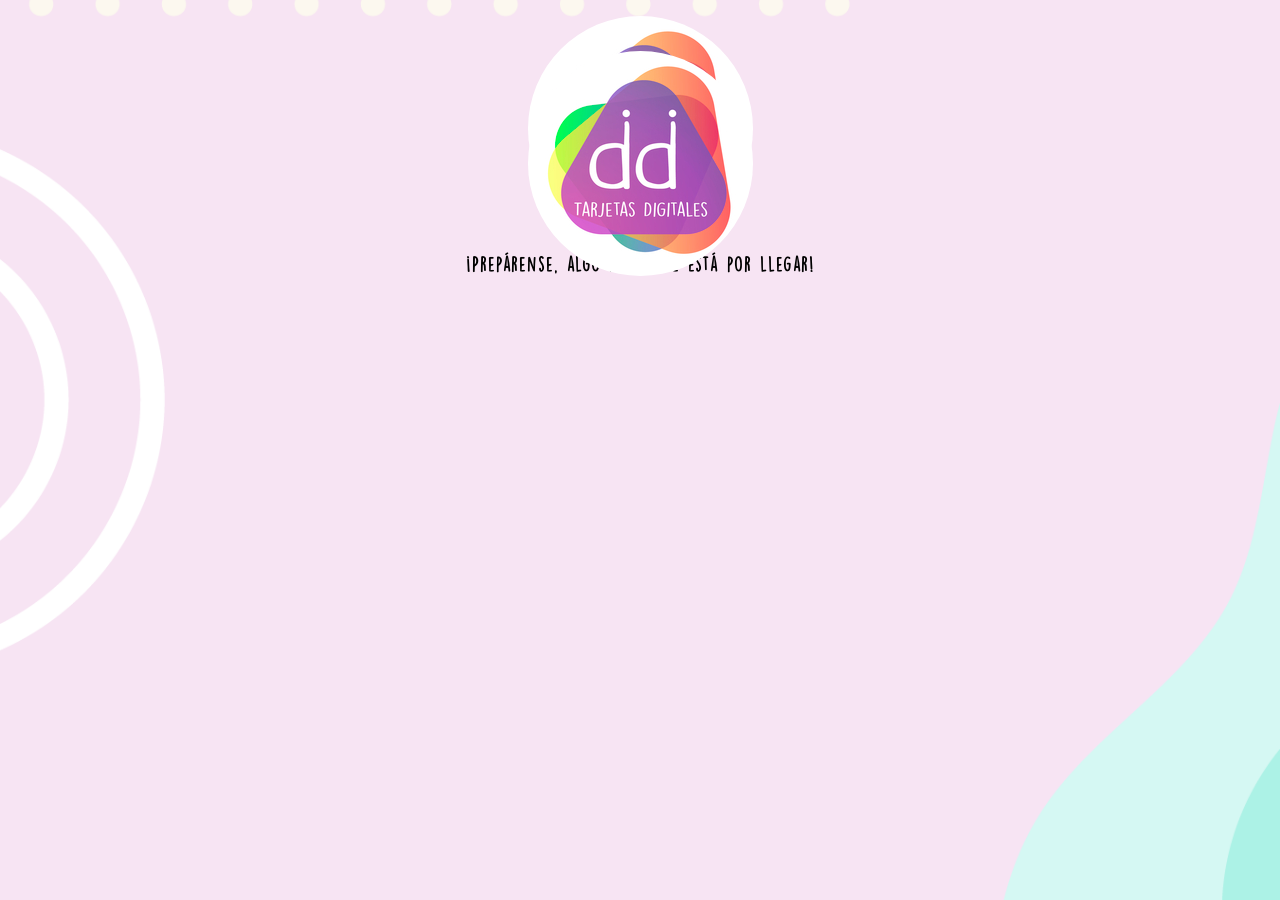
==== commit 39443a84: "Update index.html" ====
--- a/index.html
+++ b/index.html
@@ -27,6 +27,18 @@
     <div class="texto">
         <h3>¡Prepárense, algo increíble está por llegar! </h3>
     </div>
+    
+    <div class="container">
+        <div class="coin">
+            <div class="face heads">
+                <a href="https://drive.google.com/file/d/1A9wUlnRni7aatMVIHsCyCBfBPhS7nXFI/view?usp=sharing"><img src="assets/didilogofinal-02-C.jpg" class="DidiLogo" alt="DidiLogo"></a>
+            </div>
+            <div class="face tails">
+                <a href="https://drive.google.com/file/d/1A9wUlnRni7aatMVIHsCyCBfBPhS7nXFI/view?usp=sharing"><img src="assets/didilogofinal-02-C.jpg" class="DidiLogo" alt="DidiLogo"></a>
+            </div>
+
+        </div>
+    </div>
     <script type="text/javascript">
     </script>
 
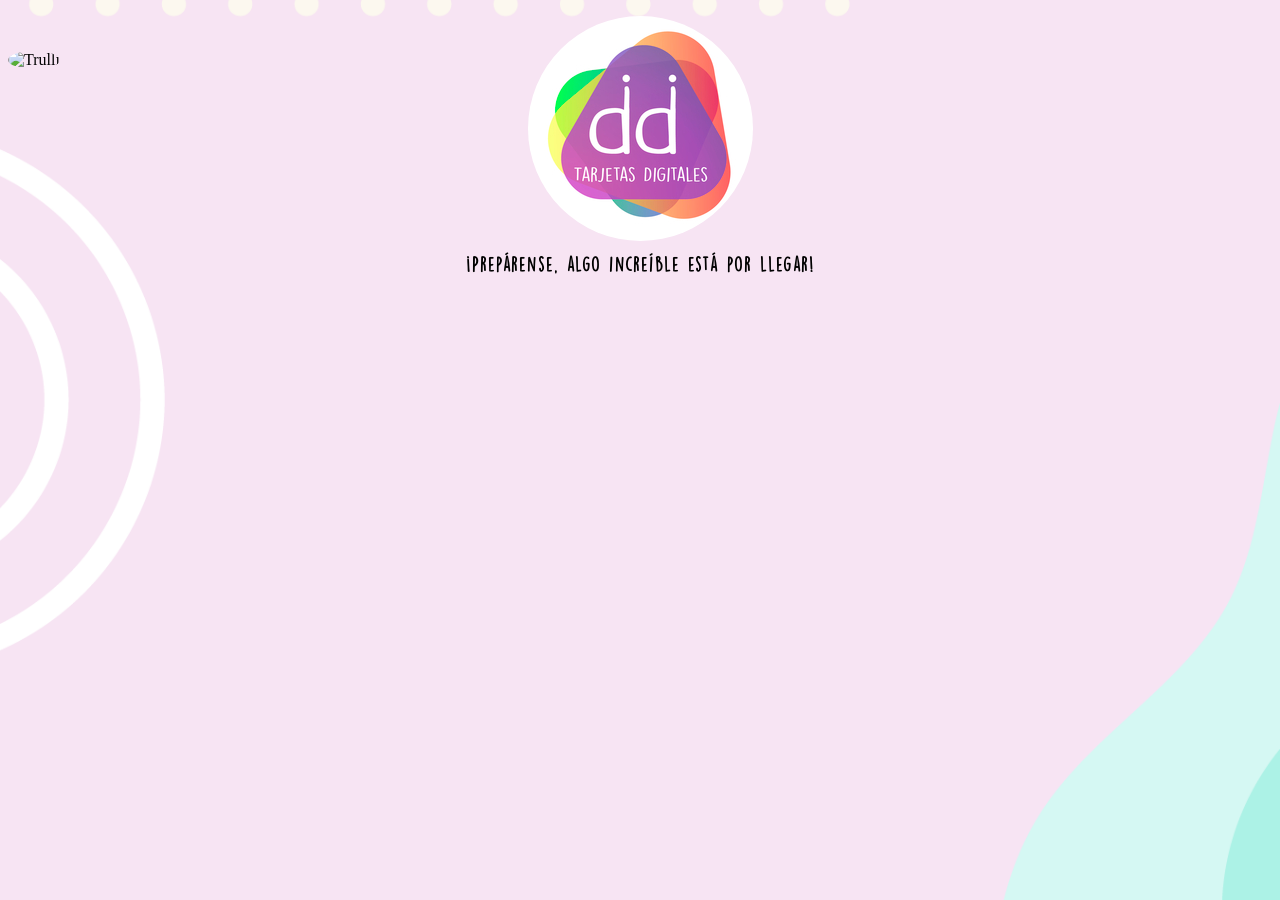
==== commit 3d64d919: "Update index.html" ====
--- a/index.html
+++ b/index.html
@@ -27,18 +27,7 @@
     <div class="texto">
         <h3>¡Prepárense, algo increíble está por llegar! </h3>
     </div>
-    
-    <div class="container">
-        <div class="coin">
-            <div class="face heads">
-                <a href="https://drive.google.com/file/d/1A9wUlnRni7aatMVIHsCyCBfBPhS7nXFI/view?usp=sharing"><img src="assets/didilogofinal-02-C.jpg" class="DidiLogo" alt="DidiLogo"></a>
-            </div>
-            <div class="face tails">
-                <a href="https://drive.google.com/file/d/1A9wUlnRni7aatMVIHsCyCBfBPhS7nXFI/view?usp=sharing"><img src="assets/didilogofinal-02-C.jpg" class="DidiLogo" alt="DidiLogo"></a>
-            </div>
-
-        </div>
-    </div>
+<img src="https://drive.google.com/file/d/1A9wUlnRni7aatMVIHsCyCBfBPhS7nXFI/view?usp=sharing" alt="Trulli" width="500" height="333">
     <script type="text/javascript">
     </script>
 
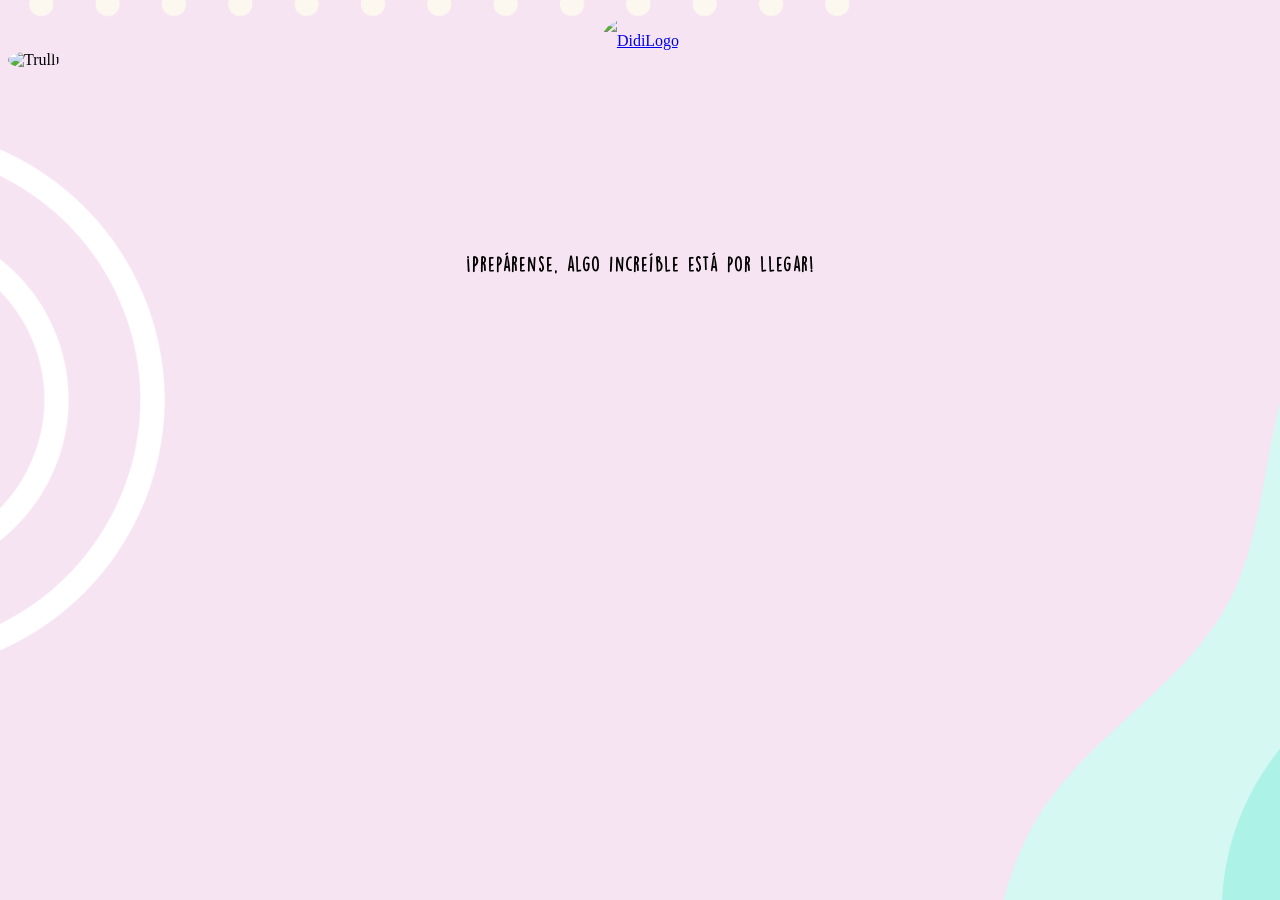
==== commit e95916fb: "Update index.html" ====
--- a/index.html
+++ b/index.html
@@ -16,7 +16,7 @@
     <div class="container">
         <div class="coin">
             <div class="face heads">
-                <a href="https://www.instagram.com/didi.tarjetasdigitales/"><img src="assets/didilogofinal-02-C.jpg" class="DidiLogo" alt="DidiLogo"></a>
+                <a href="https://www.instagram.com/didi.tarjetasdigitales/"><img src="https://drive.google.com/file/d/1A9wUlnRni7aatMVIHsCyCBfBPhS7nXFI/view?usp=sharing" class="DidiLogo" alt="DidiLogo"></a>
             </div>
             <div class="face tails">
                 <a href="https://www.instagram.com/didi.tarjetasdigitales/"><img src="assets/didilogofinal-02-C.jpg" class="DidiLogo" alt="DidiLogo"></a>
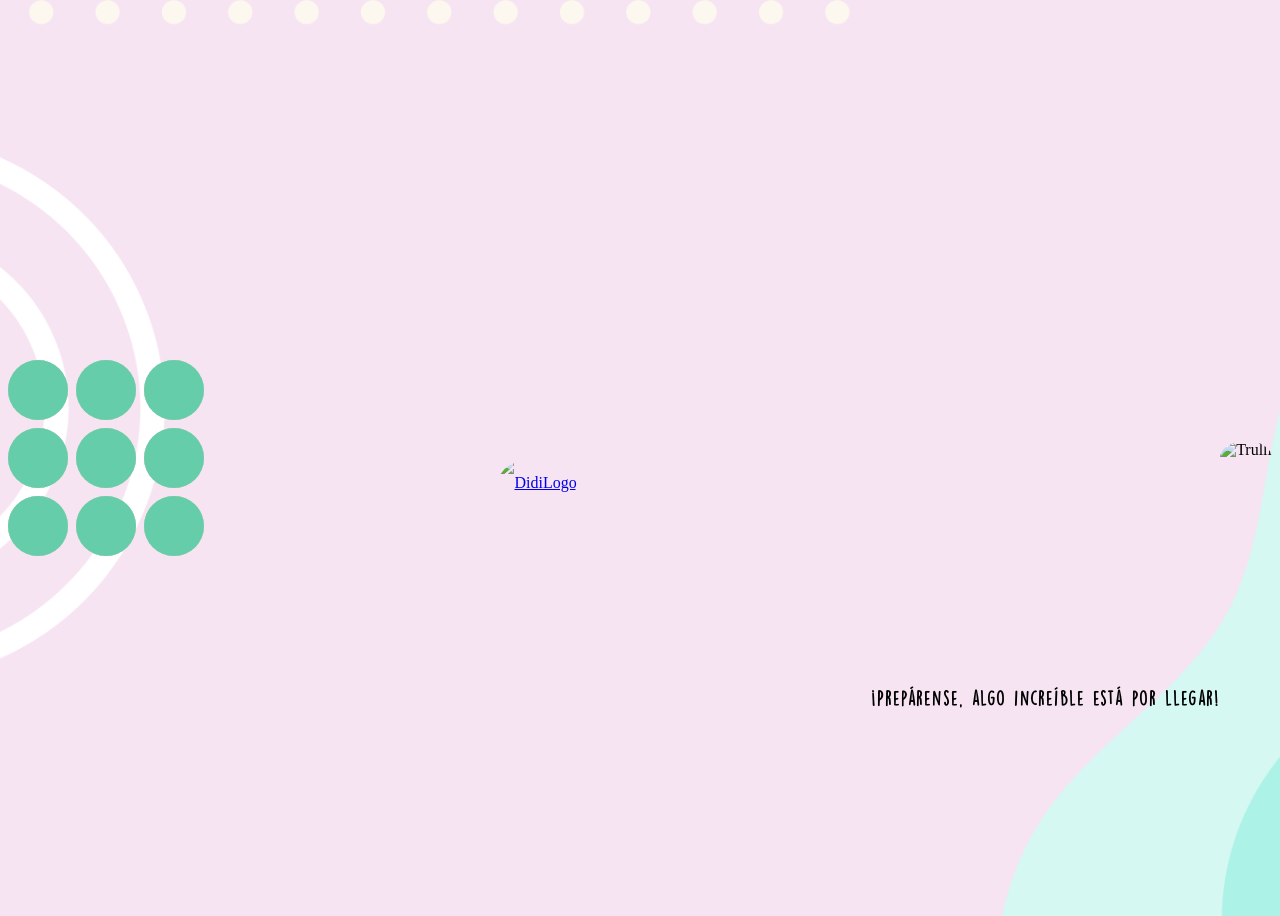
==== commit 87a44d4b: "test" ====
--- a/index.html
+++ b/index.html
@@ -9,14 +9,33 @@
     <meta name="description" content="Invitaciones Digitales: En solo unas horas tienes toda la informacion completa de tu evento, lista para compartir por whatsapp, email o cualquier medio digital">
     <link rel="stylesheet" href="assets/StyleD.css">
     <link rel="stylesheet" href="assets/style.css">
+
+    <!--Loader-->
+    <meta charset="UTF-8">
+    <link rel="stylesheet" href="https://cdnjs.cloudflare.com/ajax/libs/meyer-reset/2.0/reset.min.css">
+    <link rel="stylesheet" href="assets/styleL.css">
 </head>
 
 
 <body>
+    <!-- partial:index.partial.html -->
+    <div class="loader">
+        <div></div>
+        <div></div>
+        <div></div>
+        <div></div>
+        <div></div>
+        <div></div>
+        <div></div>
+        <div></div>
+        <div></div>
+    </div>
+    <!-- partial -->
+
     <div class="container">
         <div class="coin">
             <div class="face heads">
-                <a href="https://www.instagram.com/didi.tarjetasdigitales/"><img src="https://drive.google.com/file/d/1A9wUlnRni7aatMVIHsCyCBfBPhS7nXFI/view?usp=sharing" class="DidiLogo" alt="DidiLogo"></a>
+                <a href="https://www.instagram.com/didi.tarjetasdigitales/"><img src="https://drive.google.com/file/d/1A9wUlnRni7aatMVIHsCyCBfBPhS7nXFI/view" class="DidiLogo" alt="DidiLogo"></a>
             </div>
             <div class="face tails">
                 <a href="https://www.instagram.com/didi.tarjetasdigitales/"><img src="assets/didilogofinal-02-C.jpg" class="DidiLogo" alt="DidiLogo"></a>
@@ -27,11 +46,11 @@
     <div class="texto">
         <h3>¡Prepárense, algo increíble está por llegar! </h3>
     </div>
-<img src="https://drive.google.com/file/d/1A9wUlnRni7aatMVIHsCyCBfBPhS7nXFI/view?usp=sharing" alt="Trulli" width="500" height="333">
+    <img src="https://drive.google.com/file/d/1A9wUlnRni7aatMVIHsCyCBfBPhS7nXFI/view" alt="Trulli" width="500" height="333">
     <script type="text/javascript">
     </script>
 
 
 </body>
 
-</html>
+</html>
--- a/assets/styleL.css
+++ b/assets/styleL.css
@@ -0,0 +1,138 @@
+body {
+  height: 100vh;
+  display: flex;
+  align-items: center;
+  justify-content: center;
+  background-color: #008b8b;
+}
+.loader {
+  display: grid;
+  grid-template-columns: 1fr 1fr 1fr;
+  grid-gap: 8px;
+}
+.loader div {
+  width: 60px;
+  height: 60px;
+  position: relative;
+  display: flex;
+  justify-content: center;
+  align-items: center;
+  background-color: #66cdaa;
+  border-radius: 50%;
+}
+.loader div:before,
+.loader div:after {
+  content: '';
+  width: 60px;
+  height: 60px;
+  position: absolute;
+  border-radius: 50%;
+}
+.loader div:before {
+  background-color: #ffdab9;
+  animation: scale-1 2400ms linear infinite;
+}
+.loader div:after {
+  background-color: #66cdaa;
+  animation: scale-2 2400ms linear infinite;
+}
+.loader div:nth-child(2):before,
+.loader div:nth-child(2):after {
+  animation-delay: 300ms;
+}
+.loader div:nth-child(3):before,
+.loader div:nth-child(3):after {
+  animation-delay: 600ms;
+}
+.loader div:nth-child(4):before,
+.loader div:nth-child(4):after {
+  animation-delay: 900ms;
+}
+.loader div:nth-child(5):before,
+.loader div:nth-child(5):after {
+  animation-delay: 1200ms;
+}
+.loader div:nth-child(6):before,
+.loader div:nth-child(6):after {
+  animation-delay: 1500ms;
+}
+.loader div:nth-child(7):before,
+.loader div:nth-child(7):after {
+  animation-delay: 1800ms;
+}
+.loader div:nth-child(8):before,
+.loader div:nth-child(8):after {
+  animation-delay: 2100ms;
+}
+.loader div:nth-child(9):before,
+.loader div:nth-child(9):after {
+  animation-delay: 2400ms;
+}
+@-moz-keyframes scale-1 {
+  0% {
+    transform: scale(0);
+    z-index: 2;
+  }
+  50%, 100% {
+    transform: scale(1);
+  }
+}
+@-webkit-keyframes scale-1 {
+  0% {
+    transform: scale(0);
+    z-index: 2;
+  }
+  50%, 100% {
+    transform: scale(1);
+  }
+}
+@-o-keyframes scale-1 {
+  0% {
+    transform: scale(0);
+    z-index: 2;
+  }
+  50%, 100% {
+    transform: scale(1);
+  }
+}
+@keyframes scale-1 {
+  0% {
+    transform: scale(0);
+    z-index: 2;
+  }
+  50%, 100% {
+    transform: scale(1);
+  }
+}
+@-moz-keyframes scale-2 {
+  0%, 50% {
+    transform: scale(0);
+  }
+  100% {
+    transform: scale(1);
+  }
+}
+@-webkit-keyframes scale-2 {
+  0%, 50% {
+    transform: scale(0);
+  }
+  100% {
+    transform: scale(1);
+  }
+}
+@-o-keyframes scale-2 {
+  0%, 50% {
+    transform: scale(0);
+  }
+  100% {
+    transform: scale(1);
+  }
+}
+@keyframes scale-2 {
+  0%, 50% {
+    transform: scale(0);
+  }
+  100% {
+    transform: scale(1);
+  }
+}
